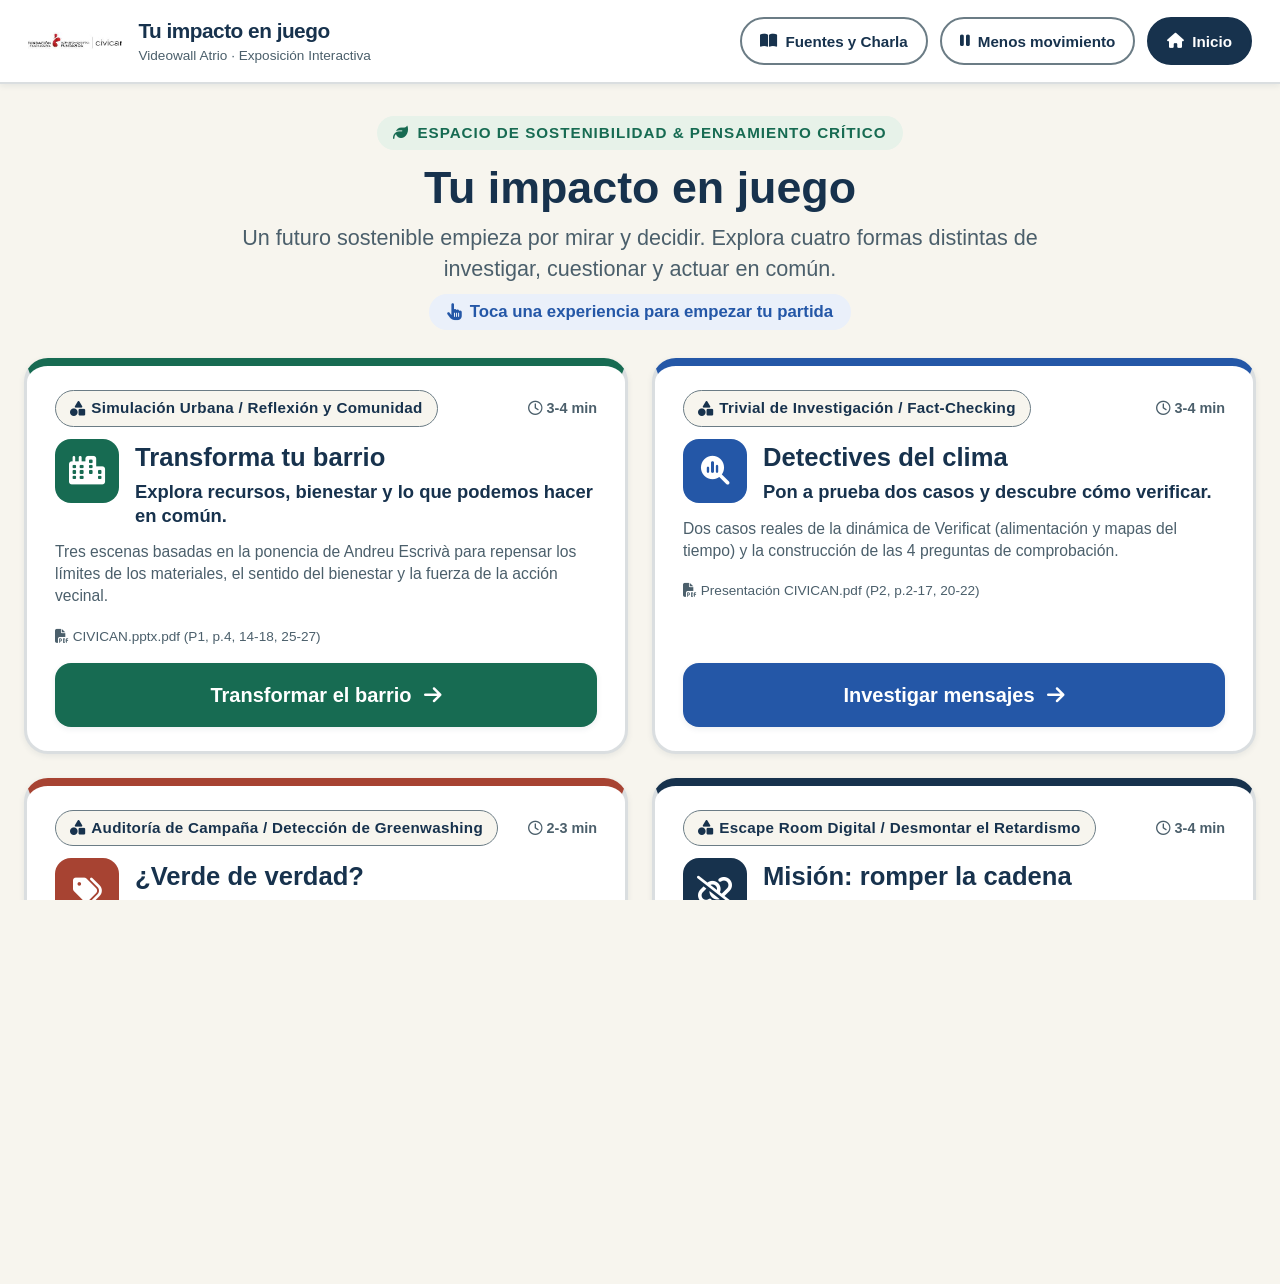
==== index.html @ 1dd84894 "feat: Actualizacion fiel a las presentaciones CIVICAN (Skill v2) - Andreu Escriva y Verificat" ====
<!DOCTYPE html>
<html lang="es">
<head>
  <meta charset="UTF-8">
  <meta name="viewport" content="width=device-width, initial-scale=1.0, maximum-scale=1.0, user-scalable=no">
  <title>Tu impacto en juego | CIVICAN - Fundación Caja Navarra</title>
  <meta name="description" content="Instalación interactiva para pantalla táctil en CIVICAN. Cuatro experiencias educativas sobre sostenibilidad, acción comunitaria y detección de desinformación.">

  <!-- Estilos Dedicados de la Experiencia Quiosco CIVICAN -->
  <link rel="stylesheet" href="css/civican.css">
  
  <!-- Iconos FontAwesome -->
  <link rel="stylesheet" href="https://cdnjs.cloudflare.com/ajax/libs/font-awesome/6.4.0/css/all.min.css">
</head>
<body>

  <div id="app-viewport">

    <!-- CABECERA DE QUIOSCO SUPERIOR -->
    <header class="kiosk-header" role="banner">
      <div class="kiosk-brand">
        <!-- Logo Institucional CIVICAN / Fundación Caja Navarra -->
        <img src="assets/civican-logo.png" alt="Fundación Caja Navarra - Civican" class="civican-logo-img">
        <div class="header-meta">
          <span class="header-event-title">Tu impacto en juego</span>
          <span class="header-event-subtitle">Videowall Atrio · Exposición Interactiva</span>
        </div>
      </div>

      <!-- Acciones de Navegación del Quiosco -->
      <nav class="kiosk-header-actions" aria-label="Navegación general">
        <button class="header-btn" id="btn-open-sources" aria-label="Ver fuentes y créditos">
          <i class="fa-solid fa-book-open"></i>
          <span>Fuentes y Charla</span>
        </button>

        <button class="header-btn" id="btn-toggle-motion" aria-label="Ajustar preferencias de movimiento">
          <i class="fa-solid fa-pause"></i>
          <span>Menos movimiento</span>
        </button>

        <!-- Botón permanente de volver al inicio -->
        <button class="header-btn header-btn-home" id="btn-global-home" aria-label="Volver al menú de inicio">
          <i class="fa-solid fa-house"></i>
          <span>Inicio</span>
        </button>
      </nav>
    </header>

    <!-- ====================================================================
         VISTA 1: PORTADA / LANDING (SELECTOR PRINCIPAL DE 4 EXPERIENCIAS)
         ==================================================================== -->
    <main id="view-landing" class="view-container active">
      <div class="landing-hero">
        <div class="landing-badge">
          <i class="fa-solid fa-leaf"></i> Espacio de Sostenibilidad &amp; Pensamiento Crítico
        </div>
        <h1 class="landing-title">Tu impacto en juego</h1>
        <p class="landing-subtitle">
          Un futuro sostenible empieza por mirar y decidir. Explora cuatro formas distintas de investigar, cuestionar y actuar en común.
        </p>
        <div class="touch-hint">
          <i class="fa-solid fa-hand-pointer"></i> Toca una experiencia para empezar tu partida
        </div>
      </div>

      <!-- Cuadrícula 2x2 de Experiencias con Tipología Destacada -->
      <section class="experiences-grid" id="landing-experiences-grid" aria-label="Experiencias disponibles">
        <!-- Renderizado dinámico desde civican-app.js -->
      </section>

      <!-- Pie de Portada: Fuentes y Reconocimientos -->
      <footer class="landing-footer-sources">
        <div class="sources-teaser">
          <i class="fa-solid fa-feather-pointed"></i>
          <div class="sources-teaser-text">
            <h4>Fuentes teóricas y metodológicas de la exposición</h4>
            <p>Contenidos fundamentados en la ponencia de <strong>Andreu Escrivà</strong> y los talleres de verificación de <strong>Verificat / Desfake</strong>.</p>
          </div>
        </div>
        <button class="header-btn" id="btn-open-sources-landing">
          <i class="fa-solid fa-circle-info"></i>
          <span>Consultar fuentes</span>
        </button>
      </footer>
    </main>

    <!-- ====================================================================
         VISTA 2: PANTALLA DE JUEGO ACTIVO (A, B, C, D)
         ==================================================================== -->
    <section id="view-game" class="view-container">
      <div class="game-play-area" id="game-dynamic-content">
        <!-- Renderizado dinámico del paso del juego actual -->
      </div>
    </section>

    <!-- ====================================================================
         VISTA 3: PANTALLA DE RESULTADOS / CIERRE
         ==================================================================== -->
    <section id="view-results" class="view-container">
      <div id="results-dynamic-content">
        <!-- Renderizado dinámico de resultados y conclusiones -->
      </div>
    </section>

  </div>

  <!-- ======================================================================
       MODAL 1: TEMPORIZADOR DE INACTIVIDAD (¿SIGUES AHÍ?)
       ====================================================================== -->
  <div class="modal-overlay" id="idle-modal" role="dialog" aria-modal="true" aria-labelledby="idle-title">
    <div class="modal-content-box">
      <div class="modal-icon-alert">
        <i class="fa-solid fa-clock-rotate-left"></i>
      </div>
      <h3 class="modal-title" id="idle-title">¿Sigues ahí?</h3>
      <p class="modal-body-text">
        La pantalla táctil detecta inactividad. Si nadie continúa interactuando, la sesión se reiniciará automáticamente para el siguiente visitante en:
      </p>
      <div class="idle-countdown-display">
        <span id="idle-seconds">15</span>s
      </div>
      <div class="modal-actions-pair">
        <button class="btn-modal-action primary" id="btn-keep-playing">
          <i class="fa-solid fa-hand-pointer"></i>
          <span>Seguir jugando</span>
        </button>
        <button class="btn-modal-action secondary" id="btn-exit-idle">
          <i class="fa-solid fa-house"></i>
          <span>Volver al inicio</span>
        </button>
      </div>
    </div>
  </div>

  <!-- ======================================================================
       MODAL 2: CONFIRMACIÓN DE REGRESO AL INICIO
       ====================================================================== -->
  <div class="modal-overlay" id="exit-confirm-modal" role="dialog" aria-modal="true" aria-labelledby="exit-title">
    <div class="modal-content-box">
      <div class="modal-icon-alert" style="color:var(--azul-detectives);">
        <i class="fa-solid fa-circle-question"></i>
      </div>
      <h3 class="modal-title" id="exit-title">¿Quieres terminar esta partida?</h3>
      <p class="modal-body-text">
        Si vuelves al inicio ahora, el progreso de la partida actual se reiniciará para permitir a otro usuario comenzar una nueva experiencia desde cero.
      </p>
      <div class="modal-actions-pair">
        <button class="btn-modal-action primary" id="btn-cancel-exit">
          <i class="fa-solid fa-play"></i>
          <span>Seguir jugando</span>
        </button>
        <button class="btn-modal-action secondary" id="btn-confirm-exit">
          <i class="fa-solid fa-house"></i>
          <span>Volver al inicio</span>
        </button>
      </div>
    </div>
  </div>

  <!-- ======================================================================
       MODAL 3: FUENTES Y CRÉDITOS DE LA CHARLA (ANDREU ESCRIVÀ Y VERIFICAT)
       ====================================================================== -->
  <div class="modal-overlay" id="sources-modal" role="dialog" aria-modal="true" aria-labelledby="sources-modal-title">
    <div class="modal-content-box sources-modal-box">
      <div style="display:flex; justify-content:space-between; align-items:center; margin-bottom:20px;">
        <h3 class="modal-title" id="sources-modal-title" style="margin-bottom:0;">
          <i class="fa-solid fa-graduation-cap"></i> Fuentes y Metodología
        </h3>
        <button class="header-btn" id="btn-close-sources" aria-label="Cerrar ventana de fuentes">
          <i class="fa-solid fa-xmark"></i> Cerrar
        </button>
      </div>

      <p class="modal-body-text" style="margin-bottom:20px;">
        Esta exposición interactiva ha sido concebida como un recurso pedagógico riguroso. Su contenido se sustenta en dos pilares fundamentales:
      </p>

      <!-- Fuente 1: Andreu Escrivà -->
      <div class="sources-source-card andreu">
        <h4>Andreu Escrivà (Documento P1: CIVICAN.pptx.pdf)</h4>
        <div class="sources-role">Ambientólogo, doctor en Biodiversidad y divulgador científico</div>
        <p class="sources-desc">
          Aporta el marco de <strong>límites biofísicos de materiales (p.4, 14-15)</strong>, el debate sobre <strong>PIB y bienestar humano (p.16-18)</strong>, los <strong>futuros y la acción colectiva (p.19-24)</strong> y el estudio sociológico sobre la <strong>subestimación de la voluntad comunitaria a actuar (p.25-27)</strong>.
        </p>
      </div>

      <!-- Fuente 2: Verificat / Desfake -->
      <div class="sources-source-card">
        <h4>Verificat / Desfake (Documento P2: Presentación CIVICAN.pdf)</h4>
        <div class="sources-role">Asociación de periodismo de verificación y educación mediática</div>
        <p class="sources-desc">
          Aporta la metodología de <strong>alfabetización crítica frente a la desinformación climática</strong>: los casos de '¿Te lo crees?' de alimentación y mapas meteorológicos (p.2-17), las <strong>cuatro preguntas maestras de verificación (p.20-22)</strong>, las <strong>estrategias EFECT (p.23-28)</strong>, la investigación con rastreadores GPS sobre la campaña de H&M (p.30-34) y el análisis de las <strong>narrativas de retardismo (p.35-42)</strong>.
        </p>
      </div>

      <div style="background:var(--superficie); border:1px solid var(--borde-funcional); border-radius:var(--radius-sm); padding:14px; margin-top:16px;">
        <strong style="color:var(--azul-tinta);">Fundación Caja Navarra - CIVICAN</strong>
        <p style="font-size:0.9rem; color:var(--texto-secundario); margin-top:4px;">
          Instalación diseñada para el Videowall del Atrio de CIVICAN. Promoviendo el pensamiento crítico, la participación ciudadana y la cultura científica en Pamplona.
        </p>
      </div>
    </div>
  </div>

  <!-- Scripts de la Aplicación -->
  <script src="js/civican-data.js"></script>
  <script src="js/civican-kiosk.js"></script>
  <script src="js/civican-app.js"></script>

</body>
</html>
---- css/civican.css ----
/**
 * CIVICAN: TU IMPACTO EN JUEGO
 * Sistema de diseño y estilos optimizado para pantallas táctiles de gran formato y móviles.
 * Tokens de diseño de la Sección 7 del SKILL_CIVICAN.
 */

:root {
  /* Tokens de Color */
  --fondo-calido: #F7F5EE;
  --superficie: #FFFFFF;
  --azul-tinta: #17324D;
  --texto-secundario: #4B5F6B;
  --verde-barrio: #176B52;
  --verde-suave: #E7F2E9;
  --azul-detectives: #2457A7;
  --azul-suave: #EAF0FA;
  --ambar-pista: #F2C14E;
  --ambar-suave: #FEF7E6;
  --terracota: #A74332;
  --terracota-suave: #FBECE9;
  --borde-funcional: #6B7C85;
  --borde-suave: rgba(107, 124, 133, 0.25);
  
  /* Radios y Sombras */
  --radius-sm: 8px;
  --radius-md: 16px;
  --radius-lg: 24px;
  --radius-pill: 9999px;
  
  --shadow-sm: 0 2px 6px rgba(23, 50, 77, 0.08);
  --shadow-md: 0 8px 24px rgba(23, 50, 77, 0.12);
  --shadow-lg: 0 16px 40px rgba(23, 50, 77, 0.16);

  /* Transición */
  --transition-fast: 160ms cubic-bezier(0.2, 0, 0, 1);
  --transition-normal: 260ms cubic-bezier(0.2, 0, 0, 1);
}

/* Modo Movimiento Reducido */
body.reduced-motion * {
  animation-duration: 0.001ms !important;
  animation-iteration-count: 1 !important;
  transition-duration: 0.001ms !important;
}

/* Reset y Base */
*, *::before, *::after {
  box-sizing: border-box;
  margin: 0;
  padding: 0;
}

html, body {
  width: 100%;
  height: 100%;
  overflow-x: hidden;
  background-color: var(--fondo-calido);
  color: var(--azul-tinta);
  font-family: -apple-system, BlinkMacSystemFont, "Segoe UI", Roboto, "Helvetica Neue", Arial, sans-serif;
  line-height: 1.45;
  -webkit-font-smoothing: antialiased;
  -webkit-user-select: none;
  user-select: none;
  -webkit-tap-highlight-color: transparent;
  touch-action: manipulation;
}

/* Contenedor Principal de la App */
#app-viewport {
  min-height: 100vh;
  display: flex;
  flex-direction: column;
  position: relative;
}

/* ==========================================================================
   CABECERA FIJA SUPERIOR (LOGOS, TÍTULO, ACCIONES DE QUIOSCO)
   ========================================================================== */
.kiosk-header {
  background-color: var(--superficie);
  border-bottom: 2px solid var(--borde-suave);
  padding: 12px 28px;
  display: flex;
  align-items: center;
  justify-content: space-between;
  position: sticky;
  top: 0;
  z-index: 100;
  box-shadow: var(--shadow-sm);
  min-height: 84px;
}

.kiosk-brand {
  display: flex;
  align-items: center;
  gap: 16px;
  text-decoration: none;
}

.civican-logo-img {
  height: 52px;
  max-width: 280px;
  object-fit: contain;
  display: block;
}

.header-meta {
  display: flex;
  flex-direction: column;
}

.header-event-title {
  font-size: 1.3rem;
  font-weight: 800;
  color: var(--azul-tinta);
  letter-spacing: -0.5px;
}

.header-event-subtitle {
  font-size: 0.85rem;
  color: var(--texto-secundario);
  font-weight: 500;
}

.kiosk-header-actions {
  display: flex;
  align-items: center;
  gap: 12px;
}

/* Botones Accesibles en Cabecera */
.header-btn {
  display: inline-flex;
  align-items: center;
  justify-content: center;
  gap: 8px;
  padding: 10px 18px;
  border-radius: var(--radius-pill);
  font-size: 0.95rem;
  font-weight: 700;
  cursor: pointer;
  border: 2px solid var(--borde-funcional);
  background: var(--superficie);
  color: var(--azul-tinta);
  transition: all var(--transition-fast);
  min-height: 48px;
}

.header-btn:active {
  transform: scale(0.97);
  background: var(--fondo-calido);
}

.header-btn-home {
  background-color: var(--azul-tinta);
  color: #FFFFFF;
  border-color: var(--azul-tinta);
}

.header-btn-home:active {
  background-color: #0F2032;
  color: #FFFFFF;
}

/* ==========================================================================
   ÁREA DE CONTENIDO (VISTAS)
   ========================================================================== */
.view-container {
  flex: 1;
  display: none;
  padding: 24px;
  max-width: 1600px;
  margin: 0 auto;
  width: 100%;
}

.view-container.active {
  display: flex;
  flex-direction: column;
  animation: fadeIn 220ms ease-out;
}

@keyframes fadeIn {
  from { opacity: 0; transform: translateY(6px); }
  to { opacity: 1; transform: translateY(0); }
}

/* ==========================================================================
   PORTADA / LANDING (SELECTOR PRINCIPAL 2x2)
   ========================================================================== */
.landing-hero {
  text-align: center;
  margin-bottom: 28px;
  padding-top: 8px;
}

.landing-badge {
  display: inline-flex;
  align-items: center;
  gap: 8px;
  background-color: var(--verde-suave);
  color: var(--verde-barrio);
  padding: 6px 16px;
  border-radius: var(--radius-pill);
  font-size: 0.95rem;
  font-weight: 800;
  text-transform: uppercase;
  letter-spacing: 1px;
  margin-bottom: 12px;
}

.landing-title {
  font-size: 2.8rem;
  font-weight: 900;
  color: var(--azul-tinta);
  margin-bottom: 8px;
  line-height: 1.15;
}

.landing-subtitle {
  font-size: 1.35rem;
  color: var(--texto-secundario);
  max-width: 850px;
  margin: 0 auto;
}

.touch-hint {
  display: inline-flex;
  align-items: center;
  gap: 8px;
  margin-top: 10px;
  font-size: 1.05rem;
  font-weight: 700;
  color: var(--azul-detectives);
  background: var(--azul-suave);
  padding: 6px 18px;
  border-radius: var(--radius-pill);
}

/* Cuadrícula 2x2 de Experiencias */
.experiences-grid {
  display: grid;
  grid-template-columns: repeat(2, 1fr);
  gap: 24px;
  margin-bottom: 24px;
}

.experience-card {
  background: var(--superficie);
  border: 3px solid var(--borde-suave);
  border-radius: var(--radius-lg);
  padding: 24px 28px;
  display: flex;
  flex-direction: column;
  justify-content: space-between;
  box-shadow: var(--shadow-sm);
  transition: transform var(--transition-fast), border-color var(--transition-fast), box-shadow var(--transition-fast);
  cursor: pointer;
  position: relative;
  overflow: hidden;
  min-height: 290px;
}

.experience-card:active {
  transform: scale(0.985);
  box-shadow: var(--shadow-md);
}

.experience-card:hover {
  border-color: var(--borde-funcional);
}

/* Colores temáticos para cada experiencia */
.experience-card[data-id="juego-a"] { border-top: 8px solid var(--verde-barrio); }
.experience-card[data-id="juego-b"] { border-top: 8px solid var(--azul-detectives); }
.experience-card[data-id="juego-c"] { border-top: 8px solid var(--terracota); }
.experience-card[data-id="juego-d"] { border-top: 8px solid var(--azul-tinta); }

.card-top-bar {
  display: flex;
  justify-content: space-between;
  align-items: center;
  margin-bottom: 12px;
}

/* ETIQUETA DESTACADA DE TIPOLOGÍA PEDIDA POR EL USUARIO */
.typology-tag {
  display: inline-flex;
  align-items: center;
  gap: 6px;
  font-size: 0.95rem;
  font-weight: 800;
  padding: 6px 14px;
  border-radius: var(--radius-pill);
  background: var(--fondo-calido);
  color: var(--azul-tinta);
  border: 1px solid var(--borde-funcional);
  letter-spacing: 0.3px;
}

.duration-tag {
  font-size: 0.9rem;
  font-weight: 700;
  color: var(--texto-secundario);
  display: flex;
  align-items: center;
  gap: 5px;
}

.card-main-info {
  display: flex;
  align-items: flex-start;
  gap: 16px;
  margin-bottom: 14px;
}

.card-icon-bubble {
  width: 64px;
  height: 64px;
  border-radius: var(--radius-md);
  display: flex;
  align-items: center;
  justify-content: center;
  font-size: 1.8rem;
  flex-shrink: 0;
}

.card-titles {
  flex: 1;
}

.card-title {
  font-size: 1.6rem;
  font-weight: 800;
  color: var(--azul-tinta);
  margin-bottom: 4px;
}

.card-invitation {
  font-size: 1.15rem;
  font-weight: 600;
  color: var(--azul-tinta);
  line-height: 1.3;
}

.card-summary {
  font-size: 0.98rem;
  color: var(--texto-secundario);
  margin-bottom: 20px;
  line-height: 1.4;
}

.card-footer-action {
  margin-top: auto;
}

.btn-card-cta {
  width: 100%;
  min-height: 64px;
  border: none;
  border-radius: var(--radius-md);
  color: #FFFFFF;
  font-size: 1.25rem;
  font-weight: 800;
  display: flex;
  align-items: center;
  justify-content: center;
  gap: 12px;
  cursor: pointer;
  transition: all var(--transition-fast);
  box-shadow: var(--shadow-sm);
}

.btn-card-cta:active {
  transform: scale(0.98);
  filter: brightness(0.92);
}

.experience-card[data-id="juego-a"] .btn-card-cta { background: var(--verde-barrio); }
.experience-card[data-id="juego-b"] .btn-card-cta { background: var(--azul-detectives); }
.experience-card[data-id="juego-c"] .btn-card-cta { background: var(--terracota); }
.experience-card[data-id="juego-d"] .btn-card-cta { background: var(--azul-tinta); }

/* Banners de Portada (Fuentes y Metodología) */
.landing-footer-sources {
  background: var(--superficie);
  border: 2px solid var(--borde-suave);
  border-radius: var(--radius-md);
  padding: 16px 24px;
  display: flex;
  align-items: center;
  justify-content: space-between;
  gap: 16px;
  box-shadow: var(--shadow-sm);
}

.sources-teaser {
  display: flex;
  align-items: center;
  gap: 14px;
}

.sources-teaser i {
  font-size: 1.8rem;
  color: var(--azul-detectives);
}

.sources-teaser-text h4 {
  font-size: 1.05rem;
  font-weight: 800;
  color: var(--azul-tinta);
}

.sources-teaser-text p {
  font-size: 0.9rem;
  color: var(--texto-secundario);
}

/* ==========================================================================
   ESTRUCTURA GENERAL DE PANTALLAS DE JUEGO (A, B, C, D)
   ========================================================================== */
.game-play-area {
  display: flex;
  flex-direction: column;
  gap: 20px;
  flex: 1;
}

.game-top-nav {
  display: flex;
  align-items: center;
  justify-content: space-between;
  background: var(--superficie);
  padding: 14px 24px;
  border-radius: var(--radius-md);
  border: 2px solid var(--borde-suave);
  box-shadow: var(--shadow-sm);
}

.game-title-group {
  display: flex;
  align-items: center;
  gap: 14px;
}

.game-typology-badge {
  font-size: 0.85rem;
  font-weight: 800;
  padding: 4px 12px;
  border-radius: var(--radius-pill);
  background: var(--fondo-calido);
  border: 1px solid var(--borde-funcional);
}

.step-indicator {
  font-size: 1.15rem;
  font-weight: 800;
  color: var(--azul-tinta);
  background: var(--azul-suave);
  padding: 6px 16px;
  border-radius: var(--radius-pill);
}

/* Paneles de Reto Divididos: Escena/Publicación a la izquierda, Opciones a la derecha */
.game-layout-split {
  display: grid;
  grid-template-columns: 1.1fr 1fr;
  gap: 24px;
  flex: 1;
}

.visual-scene-box {
  background: var(--superficie);
  border: 2px solid var(--borde-suave);
  border-radius: var(--radius-lg);
  padding: 24px;
  display: flex;
  flex-direction: column;
  justify-content: center;
  align-items: center;
  box-shadow: var(--shadow-sm);
  position: relative;
  min-height: 480px;
}

.decision-panel {
  background: var(--superficie);
  border: 2px solid var(--borde-suave);
  border-radius: var(--radius-lg);
  padding: 24px 28px;
  display: flex;
  flex-direction: column;
  justify-content: space-between;
  box-shadow: var(--shadow-sm);
}

.situation-heading {
  font-size: 1.45rem;
  font-weight: 800;
  color: var(--azul-tinta);
  margin-bottom: 16px;
  line-height: 1.3;
}

/* Opciones seleccionables táctiles */
.options-list {
  display: flex;
  flex-direction: column;
  gap: 14px;
  margin-bottom: 20px;
}

.option-card-touch {
  background: var(--superficie);
  border: 2px solid var(--borde-funcional);
  border-radius: var(--radius-md);
  padding: 16px 20px;
  display: flex;
  align-items: flex-start;
  gap: 14px;
  cursor: pointer;
  transition: all var(--transition-fast);
  min-height: 84px;
}

.option-card-touch:hover {
  background: var(--fondo-calido);
}

.option-card-touch.selected {
  border-color: var(--azul-detectives);
  border-width: 3px;
  background: var(--azul-suave);
  box-shadow: 0 0 0 2px var(--azul-detectives);
}

.option-indicator {
  width: 32px;
  height: 32px;
  border-radius: 50%;
  border: 2px solid var(--borde-funcional);
  display: flex;
  align-items: center;
  justify-content: center;
  flex-shrink: 0;
  margin-top: 2px;
  font-weight: 800;
  font-size: 0.9rem;
}

.option-card-touch.selected .option-indicator {
  background: var(--azul-detectives);
  border-color: var(--azul-detectives);
  color: #FFFFFF;
}

.option-text-group {
  flex: 1;
}

.option-title {
  font-size: 1.15rem;
  font-weight: 700;
  color: var(--azul-tinta);
  margin-bottom: 4px;
}

.option-desc {
  font-size: 0.95rem;
  color: var(--texto-secundario);
  line-height: 1.35;
}

/* Barra de Acción de Confirmación */
.action-bottom-bar {
  display: flex;
  justify-content: flex-end;
  gap: 16px;
  padding-top: 12px;
  border-top: 1px solid var(--borde-suave);
}

.btn-confirm-choice {
  min-height: 64px;
  padding: 0 36px;
  font-size: 1.25rem;
  font-weight: 800;
  border-radius: var(--radius-md);
  border: none;
  background: var(--azul-tinta);
  color: #FFFFFF;
  cursor: pointer;
  display: inline-flex;
  align-items: center;
  gap: 10px;
  transition: all var(--transition-fast);
}

.btn-confirm-choice:disabled {
  opacity: 0.45;
  cursor: not-allowed;
  filter: grayscale(1);
}

.btn-confirm-choice:not(:disabled):active {
  transform: scale(0.97);
}

/* ==========================================================================
   PANELES DE EXPLICACIÓN Y FEEDBACK INMEDIATO
   ========================================================================== */
.explanation-card {
  background: var(--superficie);
  border: 3px solid var(--azul-detectives);
  border-radius: var(--radius-lg);
  padding: 24px 28px;
  margin-top: 16px;
  animation: fadeIn 200ms ease-out;
}

.explanation-title {
  display: flex;
  align-items: center;
  gap: 10px;
  font-size: 1.35rem;
  font-weight: 800;
  color: var(--azul-tinta);
  margin-bottom: 12px;
}

.explanation-body {
  font-size: 1.12rem;
  line-height: 1.45;
  color: var(--azul-tinta);
  margin-bottom: 16px;
}

.tags-opportunity-condition {
  display: flex;
  flex-direction: column;
  gap: 8px;
  margin-bottom: 20px;
}

.opp-tag {
  background: var(--verde-suave);
  color: var(--verde-barrio);
  padding: 8px 14px;
  border-radius: var(--radius-sm);
  font-weight: 700;
  font-size: 0.95rem;
}

.cond-tag {
  background: var(--ambar-suave);
  color: #8C6200;
  padding: 8px 14px;
  border-radius: var(--radius-sm);
  font-weight: 700;
  font-size: 0.95rem;
}

/* ==========================================================================
   ESPECÍFICOS JUEGO B: DETECTIVES DEL CLIMA
   ========================================================================== */
.news-mock-card {
  width: 100%;
  max-width: 600px;
  background: #FFFFFF;
  border: 2px solid var(--borde-funcional);
  border-radius: var(--radius-md);
  padding: 20px;
  box-shadow: var(--shadow-sm);
}

.news-mock-header {
  display: flex;
  align-items: center;
  gap: 12px;
  margin-bottom: 12px;
  border-bottom: 1px solid var(--borde-suave);
  padding-bottom: 10px;
}

.news-avatar {
  width: 44px;
  height: 44px;
  border-radius: 50%;
  background: var(--azul-detectives);
  color: #FFFFFF;
  display: flex;
  align-items: center;
  justify-content: center;
  font-size: 1.2rem;
}

.news-claim-headline {
  font-size: 1.35rem;
  font-weight: 800;
  color: var(--azul-tinta);
  margin-bottom: 14px;
  line-height: 1.3;
}

.detective-tools-bar {
  display: grid;
  grid-template-columns: repeat(3, 1fr);
  gap: 12px;
  margin-top: 16px;
  width: 100%;
}

.btn-tool {
  min-height: 54px;
  padding: 10px 14px;
  border-radius: var(--radius-md);
  border: 2px solid var(--azul-detectives);
  background: var(--azul-suave);
  color: var(--azul-detectives);
  font-size: 1.05rem;
  font-weight: 800;
  cursor: pointer;
  display: flex;
  align-items: center;
  justify-content: center;
  gap: 8px;
  transition: all var(--transition-fast);
}

.btn-tool.opened {
  background: var(--azul-detectives);
  color: #FFFFFF;
}

.tool-preview-content {
  background: var(--fondo-calido);
  border: 2px dashed var(--azul-detectives);
  border-radius: var(--radius-md);
  padding: 16px;
  margin-top: 14px;
  font-size: 1rem;
  color: var(--azul-tinta);
  width: 100%;
}

/* ==========================================================================
   ESPECÍFICOS JUEGO C: AUDITORÍA DE ESCAPARATE
   ========================================================================== */
.escaparate-grid {
  display: grid;
  grid-template-columns: repeat(3, 1fr);
  gap: 16px;
  width: 100%;
  margin-bottom: 20px;
}

.escaparate-item-btn {
  background: var(--superficie);
  border: 3px solid var(--borde-suave);
  border-radius: var(--radius-lg);
  padding: 20px 16px;
  display: flex;
  flex-direction: column;
  align-items: center;
  gap: 12px;
  cursor: pointer;
  transition: all var(--transition-fast);
  min-height: 160px;
  text-align: center;
}

.escaparate-item-btn.active-target {
  border-color: var(--terracota);
  background: var(--terracota-suave);
}

.escaparate-item-btn.completed {
  border-color: var(--verde-barrio);
}

.escaparate-layers-tabbar {
  display: flex;
  gap: 10px;
  margin-bottom: 16px;
}

.layer-tab-btn {
  flex: 1;
  min-height: 52px;
  border-radius: var(--radius-md);
  border: 2px solid var(--terracota);
  background: var(--superficie);
  color: var(--terracota);
  font-size: 1.05rem;
  font-weight: 800;
  cursor: pointer;
}

.layer-tab-btn.active {
  background: var(--terracota);
  color: #FFFFFF;
}

/* ==========================================================================
   ESPECÍFICOS JUEGO D: ESCAPE ROOM DIGITAL
   ========================================================================== */
.escape-keys-progress {
  display: flex;
  gap: 16px;
  margin-bottom: 20px;
}

.escape-key-pill {
  flex: 1;
  padding: 12px 18px;
  border-radius: var(--radius-pill);
  background: var(--superficie);
  border: 2px solid var(--borde-funcional);
  display: flex;
  align-items: center;
  gap: 10px;
  font-weight: 800;
  font-size: 1.05rem;
  color: var(--texto-secundario);
}

.escape-key-pill.unlocked {
  background: var(--verde-suave);
  border-color: var(--verde-barrio);
  color: var(--verde-barrio);
}

/* ==========================================================================
   PANTALLA DE RESULTADOS / CIERRE
   ========================================================================== */
.results-card-container {
  background: var(--superficie);
  border: 3px solid var(--borde-suave);
  border-radius: var(--radius-lg);
  padding: 36px 44px;
  max-width: 1000px;
  margin: 0 auto;
  box-shadow: var(--shadow-md);
  text-align: center;
}

.results-badge-icon {
  width: 90px;
  height: 90px;
  border-radius: 50%;
  background: var(--verde-suave);
  color: var(--verde-barrio);
  display: inline-flex;
  align-items: center;
  justify-content: center;
  font-size: 2.8rem;
  margin-bottom: 16px;
}

.results-title {
  font-size: 2.4rem;
  font-weight: 900;
  color: var(--azul-tinta);
  margin-bottom: 8px;
}

.results-subtitle {
  font-size: 1.25rem;
  color: var(--texto-secundario);
  margin-bottom: 24px;
}

.takeaways-box {
  background: var(--fondo-calido);
  border-radius: var(--radius-md);
  padding: 24px;
  text-align: left;
  margin-bottom: 24px;
}

.takeaway-item {
  display: flex;
  align-items: flex-start;
  gap: 12px;
  font-size: 1.15rem;
  font-weight: 600;
  color: var(--azul-tinta);
  margin-bottom: 12px;
}

.takeaway-item:last-child {
  margin-bottom: 0;
}

.takeaway-item i {
  color: var(--verde-barrio);
  font-size: 1.3rem;
  margin-top: 2px;
}

.results-source-ref {
  font-size: 0.95rem;
  color: var(--texto-secundario);
  font-style: italic;
  margin-bottom: 28px;
}

.results-auto-timeout-bar {
  background: var(--azul-suave);
  color: var(--azul-detectives);
  padding: 10px 18px;
  border-radius: var(--radius-pill);
  font-size: 0.95rem;
  font-weight: 700;
  display: inline-flex;
  align-items: center;
  gap: 8px;
  margin-bottom: 24px;
}

.results-actions-grid {
  display: grid;
  grid-template-columns: 1fr 1fr;
  gap: 20px;
}

.btn-results-primary {
  min-height: 68px;
  border-radius: var(--radius-md);
  border: none;
  background: var(--verde-barrio);
  color: #FFFFFF;
  font-size: 1.25rem;
  font-weight: 800;
  display: flex;
  align-items: center;
  justify-content: center;
  gap: 10px;
  cursor: pointer;
}

.btn-results-secondary {
  min-height: 68px;
  border-radius: var(--radius-md);
  border: 2px solid var(--borde-funcional);
  background: var(--superficie);
  color: var(--azul-tinta);
  font-size: 1.25rem;
  font-weight: 800;
  display: flex;
  align-items: center;
  justify-content: center;
  gap: 10px;
  cursor: pointer;
}

/* ==========================================================================
   MODALES (INACTIVIDAD, CONFIRMACIÓN SALIDA, FUENTES Y CRÉDITOS)
   ========================================================================== */
.modal-overlay {
  position: fixed;
  top: 0;
  left: 0;
  right: 0;
  bottom: 0;
  background: rgba(23, 50, 77, 0.75);
  backdrop-filter: blur(8px);
  display: none;
  align-items: center;
  justify-content: center;
  z-index: 9999;
  padding: 24px;
}

.modal-overlay.active {
  display: flex;
  animation: fadeIn 180ms ease-out;
}

.modal-content-box {
  background: var(--superficie);
  border-radius: var(--radius-lg);
  padding: 36px 40px;
  max-width: 680px;
  width: 100%;
  box-shadow: var(--shadow-lg);
  text-align: center;
}

.modal-icon-alert {
  font-size: 3.5rem;
  color: var(--ambar-pista);
  margin-bottom: 16px;
}

.modal-title {
  font-size: 2rem;
  font-weight: 900;
  color: var(--azul-tinta);
  margin-bottom: 10px;
}

.modal-body-text {
  font-size: 1.2rem;
  color: var(--texto-secundario);
  margin-bottom: 28px;
  line-height: 1.4;
}

.idle-countdown-display {
  font-size: 3.2rem;
  font-weight: 900;
  color: var(--terracota);
  margin-bottom: 24px;
}

.modal-actions-pair {
  display: grid;
  grid-template-columns: 1fr 1fr;
  gap: 16px;
}

.btn-modal-action {
  min-height: 64px;
  border-radius: var(--radius-md);
  font-size: 1.15rem;
  font-weight: 800;
  display: inline-flex;
  align-items: center;
  justify-content: center;
  gap: 8px;
  cursor: pointer;
  border: 2px solid transparent;
}

.btn-modal-action.primary {
  background: var(--verde-barrio);
  color: #FFFFFF;
}

.btn-modal-action.secondary {
  background: var(--fondo-calido);
  border-color: var(--borde-funcional);
  color: var(--azul-tinta);
}

/* Modal de Fuentes Ampliado */
.sources-modal-box {
  max-width: 820px;
  text-align: left;
}

.sources-source-card {
  background: var(--fondo-calido);
  border-left: 6px solid var(--azul-detectives);
  border-radius: var(--radius-sm);
  padding: 18px 20px;
  margin-bottom: 16px;
}

.sources-source-card.andreu {
  border-left-color: var(--verde-barrio);
}

.sources-source-card h4 {
  font-size: 1.3rem;
  font-weight: 800;
  color: var(--azul-tinta);
  margin-bottom: 4px;
}

.sources-role {
  font-size: 0.95rem;
  font-weight: 700;
  color: var(--texto-secundario);
  margin-bottom: 8px;
}

.sources-desc {
  font-size: 1.02rem;
  color: var(--azul-tinta);
  line-height: 1.4;
}

/* ==========================================================================
   DISEÑO ADAPTABLE (RESPONSIVE): TABLETS Y PANTALLAS PEQUEÑAS
   ========================================================================== */
@media (max-width: 1024px) {
  .experiences-grid {
    grid-template-columns: 1fr;
  }

  .game-layout-split {
    grid-template-columns: 1fr;
  }

  .landing-title {
    font-size: 2.2rem;
  }

  .visual-scene-box {
    min-height: 320px;
  }
}

@media (max-width: 640px) {
  .kiosk-header {
    padding: 10px 16px;
    min-height: 68px;
  }

  .civican-logo-img {
    height: 38px;
  }

  .header-event-title {
    font-size: 1rem;
  }

  .landing-title {
    font-size: 1.8rem;
  }

  .landing-subtitle {
    font-size: 1.05rem;
  }

  .results-actions-grid {
    grid-template-columns: 1fr;
  }

  .modal-actions-pair {
    grid-template-columns: 1fr;
  }
}
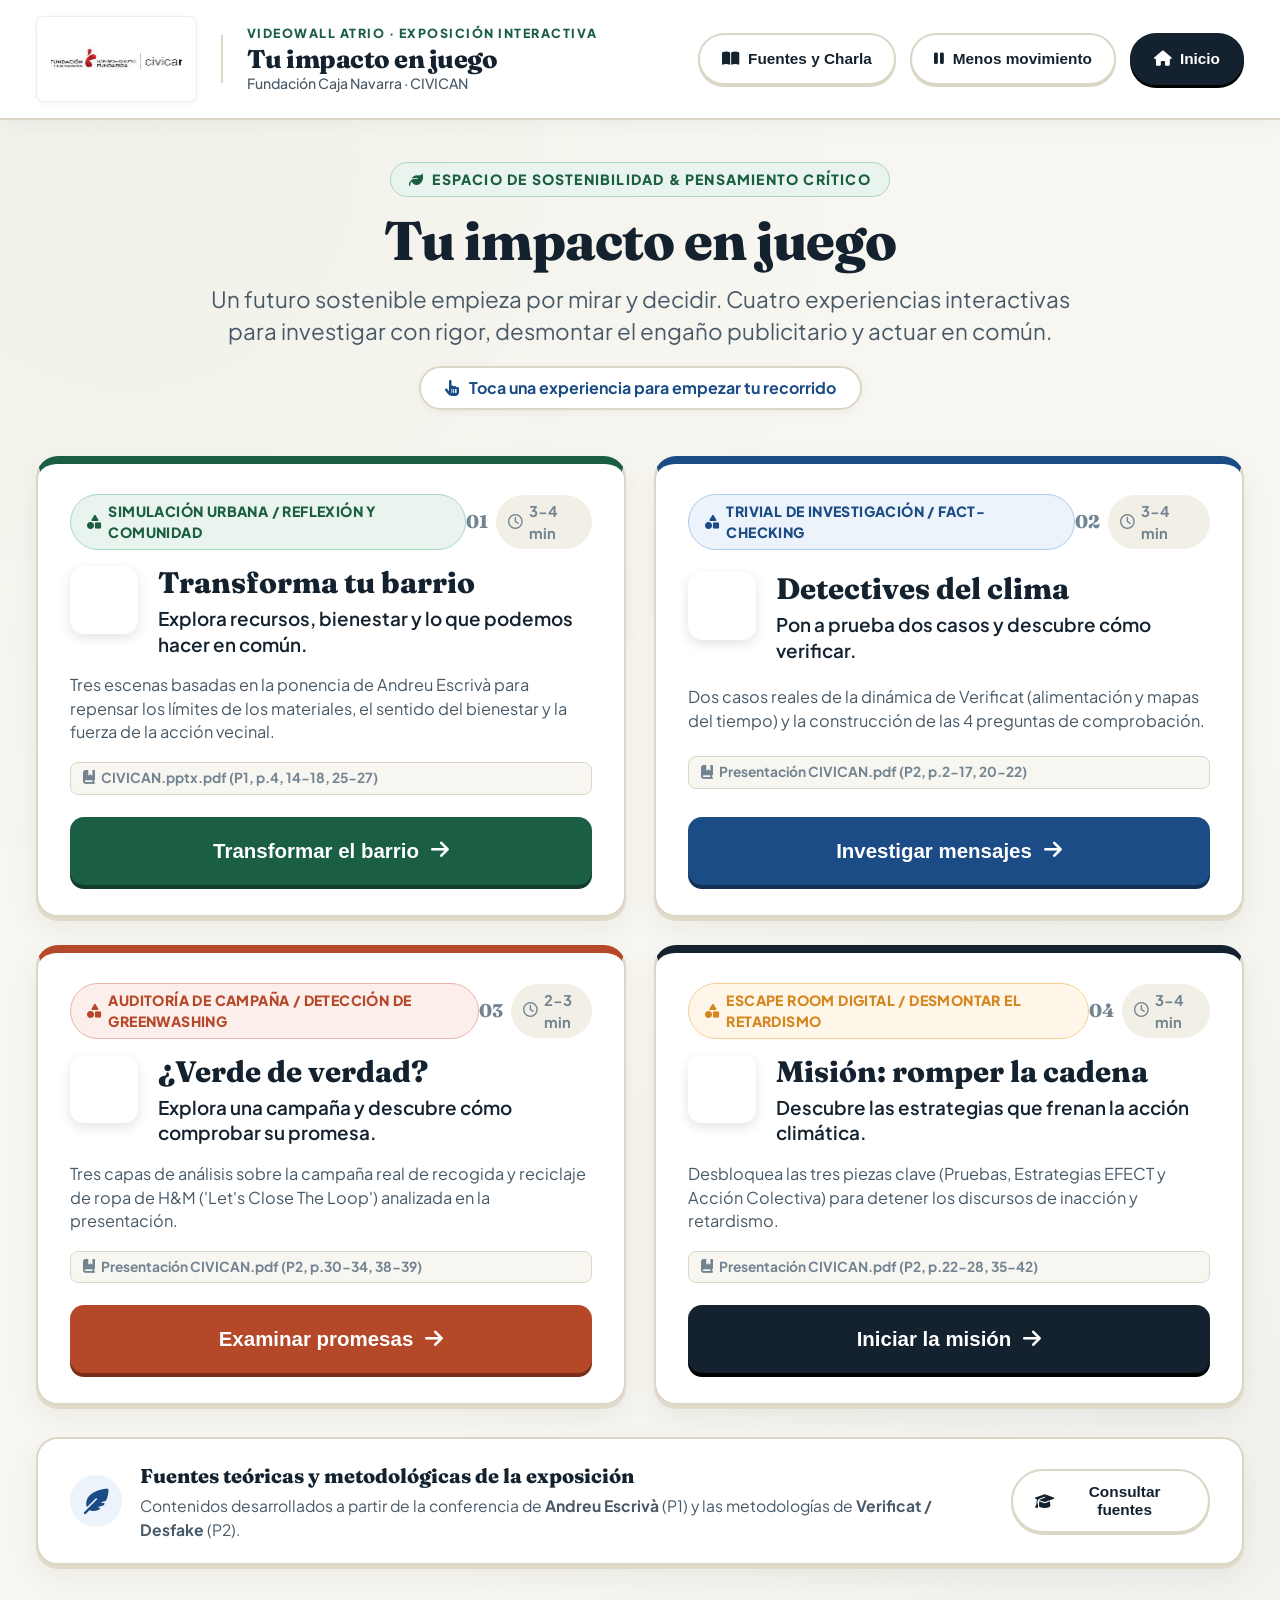
==== commit 8bddb7a3: "style: Diseno editorial artesanal, logo ampliado y paleta con proposito ecologico" ====
--- a/index.html
+++ b/index.html
@@ -19,11 +19,15 @@
     <!-- CABECERA DE QUIOSCO SUPERIOR -->
     <header class="kiosk-header" role="banner">
       <div class="kiosk-brand">
-        <!-- Logo Institucional CIVICAN / Fundación Caja Navarra -->
-        <img src="assets/civican-logo.png" alt="Fundación Caja Navarra - Civican" class="civican-logo-img">
+        <!-- Logo Institucional CIVICAN / Fundación Caja Navarra Ampliado -->
+        <div class="logo-frame">
+          <img src="assets/civican-logo.png" alt="Fundación Caja Navarra - Civican" class="civican-logo-img">
+        </div>
+        <div class="brand-divider"></div>
         <div class="header-meta">
+          <span class="tag-kicker">Videowall Atrio · Exposición Interactiva</span>
           <span class="header-event-title">Tu impacto en juego</span>
-          <span class="header-event-subtitle">Videowall Atrio · Exposición Interactiva</span>
+          <span class="header-event-subtitle">Fundación Caja Navarra · CIVICAN</span>
         </div>
       </div>
 
@@ -52,15 +56,15 @@
          ==================================================================== -->
     <main id="view-landing" class="view-container active">
       <div class="landing-hero">
-        <div class="landing-badge">
+        <div class="hero-pill-badge">
           <i class="fa-solid fa-leaf"></i> Espacio de Sostenibilidad &amp; Pensamiento Crítico
         </div>
         <h1 class="landing-title">Tu impacto en juego</h1>
         <p class="landing-subtitle">
-          Un futuro sostenible empieza por mirar y decidir. Explora cuatro formas distintas de investigar, cuestionar y actuar en común.
-        </p>
-        <div class="touch-hint">
-          <i class="fa-solid fa-hand-pointer"></i> Toca una experiencia para empezar tu partida
+          Un futuro sostenible empieza por mirar y decidir. Cuatro experiencias interactivas para investigar con rigor, desmontar el engaño publicitario y actuar en común.
+        </p>
+        <div class="touch-invitation-strip">
+          <i class="fa-solid fa-hand-pointer"></i> Toca una experiencia para empezar tu recorrido
         </div>
       </div>
 
@@ -72,14 +76,16 @@
       <!-- Pie de Portada: Fuentes y Reconocimientos -->
       <footer class="landing-footer-sources">
         <div class="sources-teaser">
-          <i class="fa-solid fa-feather-pointed"></i>
+          <div class="sources-teaser-icon">
+            <i class="fa-solid fa-feather-pointed"></i>
+          </div>
           <div class="sources-teaser-text">
             <h4>Fuentes teóricas y metodológicas de la exposición</h4>
-            <p>Contenidos fundamentados en la ponencia de <strong>Andreu Escrivà</strong> y los talleres de verificación de <strong>Verificat / Desfake</strong>.</p>
+            <p>Contenidos desarrollados a partir de la conferencia de <strong>Andreu Escrivà</strong> (P1) y las metodologías de <strong>Verificat / Desfake</strong> (P2).</p>
           </div>
         </div>
         <button class="header-btn" id="btn-open-sources-landing">
-          <i class="fa-solid fa-circle-info"></i>
+          <i class="fa-solid fa-graduation-cap"></i>
           <span>Consultar fuentes</span>
         </button>
       </footer>
--- a/css/civican.css
+++ b/css/civican.css
@@ -1,49 +1,74 @@
 /**
  * CIVICAN: TU IMPACTO EN JUEGO
- * Sistema de diseño y estilos optimizado para pantallas táctiles de gran formato y móviles.
- * Tokens de diseño de la Sección 7 del SKILL_CIVICAN.
+ * Sistema de diseño editorial de alta artesanía para pantalla táctil / videowall de CIVICAN.
+ * Inspiración: Exposición cultural contemporánea, diseño editorial suizo y estética de imprenta artesanal.
+ * Paleta con propósito:
+ * - Lienzo Natural (#F9F8F3): Algodón de archivo, cálido, no deslumbra en pantallas grandes.
+ * - Tinta Profunda (#13222E): Azul pizarra profundo, lectura relajada y contraste AAA.
+ * - Verde Pinar (#1B5E43): Acción ecosocial, naturaleza viva, bosques de Navarra.
+ * - Azul Cianotipia (#1B4C85): Investigación periodística, datos rigurosos y rigor.
+ * - Terracota Mineral (#B6482A): Crítica al hiperconsumo, arcilla, textiles y materia.
+ * - Ámbar Solar (#D6861E): Alerta crítica, energía comunitaria y atención analítica.
  */
 
+@import url('https://fonts.googleapis.com/css2?family=Fraunces:ital,opsz,wght@0,9..144,600;0,9..144,700;0,9..144,800;1,9..144,600&family=Plus+Jakarta+Sans:wght@400;500;600;700;800&display=swap');
+
 :root {
-  /* Tokens de Color */
-  --fondo-calido: #F7F5EE;
-  --superficie: #FFFFFF;
-  --azul-tinta: #17324D;
-  --texto-secundario: #4B5F6B;
-  --verde-barrio: #176B52;
-  --verde-suave: #E7F2E9;
-  --azul-detectives: #2457A7;
-  --azul-suave: #EAF0FA;
-  --ambar-pista: #F2C14E;
-  --ambar-suave: #FEF7E6;
-  --terracota: #A74332;
-  --terracota-suave: #FBECE9;
-  --borde-funcional: #6B7C85;
-  --borde-suave: rgba(107, 124, 133, 0.25);
+  /* Paleta Editorial con Propósito */
+  --canvas: #F8F6F0;
+  --canvas-tint: #F1EFE6;
+  --surface: #FFFFFF;
+  --surface-raised: #FCFBF7;
   
-  /* Radios y Sombras */
+  --ink: #13222E;
+  --ink-secondary: #485A68;
+  --ink-muted: #728492;
+  
+  --forest: #1A5E44;
+  --forest-soft: #E9F4EE;
+  --forest-border: #A9D5BF;
+  
+  --cyanotype: #1B4C85;
+  --cyanotype-soft: #ECF3FB;
+  --cyanotype-border: #A8CAED;
+  
+  --terracotta: #B6482A;
+  --terracotta-soft: #FCEEEA;
+  --terracotta-border: #E8B4A5;
+  
+  --amber: #D6861E;
+  --amber-soft: #FEF6E9;
+  --amber-border: #F4CE91;
+  
+  --rule: #DCD6C7;
+  --rule-strong: #968F7F;
+
+  /* Tipografías */
+  --font-display: 'Fraunces', 'Iowan Old Style', 'Apple Garamond', 'Baskerville', 'Times New Roman', serif;
+  --font-sans: 'Plus Jakarta Sans', -apple-system, BlinkMacSystemFont, 'Segoe UI', Roboto, sans-serif;
+
+  /* Sombras Táctiles y Elevaciones */
+  --shadow-press: 0 2px 0 var(--rule-strong);
+  --shadow-card: 0 4px 0 #E0DACB, 0 12px 30px rgba(19, 34, 46, 0.06);
+  --shadow-card-hover: 0 8px 0 #D4CDBC, 0 20px 40px rgba(19, 34, 46, 0.1);
+  --shadow-modal: 0 24px 60px rgba(19, 34, 46, 0.28), 0 4px 16px rgba(19, 34, 46, 0.1);
+
   --radius-sm: 8px;
-  --radius-md: 16px;
-  --radius-lg: 24px;
+  --radius-md: 14px;
+  --radius-lg: 22px;
   --radius-pill: 9999px;
-  
-  --shadow-sm: 0 2px 6px rgba(23, 50, 77, 0.08);
-  --shadow-md: 0 8px 24px rgba(23, 50, 77, 0.12);
-  --shadow-lg: 0 16px 40px rgba(23, 50, 77, 0.16);
-
-  /* Transición */
-  --transition-fast: 160ms cubic-bezier(0.2, 0, 0, 1);
-  --transition-normal: 260ms cubic-bezier(0.2, 0, 0, 1);
+
+  --trans-fast: 150ms cubic-bezier(0.2, 0, 0, 1);
+  --trans-smooth: 260ms cubic-bezier(0.2, 0, 0, 1);
 }
 
 /* Modo Movimiento Reducido */
 body.reduced-motion * {
-  animation-duration: 0.001ms !important;
-  animation-iteration-count: 1 !important;
-  transition-duration: 0.001ms !important;
-}
-
-/* Reset y Base */
+  animation: none !important;
+  transition: none !important;
+}
+
+/* Reseteo y Base */
 *, *::before, *::after {
   box-sizing: border-box;
   margin: 0;
@@ -52,124 +77,157 @@
 
 html, body {
   width: 100%;
-  height: 100%;
-  overflow-x: hidden;
-  background-color: var(--fondo-calido);
-  color: var(--azul-tinta);
-  font-family: -apple-system, BlinkMacSystemFont, "Segoe UI", Roboto, "Helvetica Neue", Arial, sans-serif;
-  line-height: 1.45;
+  min-height: 100%;
+  background-color: var(--canvas);
+  background-image: 
+    radial-gradient(circle at 10% 10%, rgba(26, 94, 68, 0.03) 0%, transparent 40%),
+    radial-gradient(circle at 90% 90%, rgba(27, 76, 133, 0.03) 0%, transparent 40%);
+  color: var(--ink);
+  font-family: var(--font-sans);
+  line-height: 1.5;
   -webkit-font-smoothing: antialiased;
+  -moz-osx-font-smoothing: grayscale;
   -webkit-user-select: none;
   user-select: none;
   -webkit-tap-highlight-color: transparent;
   touch-action: manipulation;
 }
 
-/* Contenedor Principal de la App */
+/* Estructura Principal */
 #app-viewport {
   min-height: 100vh;
   display: flex;
   flex-direction: column;
-  position: relative;
 }
 
 /* ==========================================================================
-   CABECERA FIJA SUPERIOR (LOGOS, TÍTULO, ACCIONES DE QUIOSCO)
+   CABECERA EDITORIAL (LOGO GRANDE, IDENTIDAD CIVICAN Y ACCIONES)
    ========================================================================== */
 .kiosk-header {
-  background-color: var(--superficie);
-  border-bottom: 2px solid var(--borde-suave);
-  padding: 12px 28px;
+  background: var(--surface);
+  border-bottom: 2px solid var(--rule);
+  padding: 16px 36px;
   display: flex;
   align-items: center;
   justify-content: space-between;
   position: sticky;
   top: 0;
-  z-index: 100;
-  box-shadow: var(--shadow-sm);
-  min-height: 84px;
+  z-index: 200;
+  box-shadow: 0 4px 20px rgba(19, 34, 46, 0.04);
+  min-height: 102px;
 }
 
 .kiosk-brand {
   display: flex;
   align-items: center;
-  gap: 16px;
-  text-decoration: none;
+  gap: 24px;
+}
+
+/* Contenedor y Escala del Logotipo Ampliado */
+.logo-frame {
+  background: #FFFFFF;
+  padding: 6px 14px;
+  border-radius: var(--radius-sm);
+  border: 1px solid rgba(19, 34, 46, 0.08);
+  display: inline-flex;
+  align-items: center;
+  box-shadow: 0 2px 8px rgba(19, 34, 46, 0.04);
+  transition: transform var(--trans-fast);
 }
 
 .civican-logo-img {
-  height: 52px;
-  max-width: 280px;
+  height: 72px; /* Logo notablemente más grande y nítido */
+  width: auto;
+  max-width: 380px;
   object-fit: contain;
   display: block;
 }
 
+.brand-divider {
+  width: 2px;
+  height: 48px;
+  background: var(--rule);
+}
+
 .header-meta {
   display: flex;
   flex-direction: column;
 }
 
+.header-meta .tag-kicker {
+  font-size: 0.78rem;
+  font-weight: 800;
+  text-transform: uppercase;
+  letter-spacing: 1.5px;
+  color: var(--forest);
+  margin-bottom: 2px;
+}
+
 .header-event-title {
-  font-size: 1.3rem;
-  font-weight: 800;
-  color: var(--azul-tinta);
+  font-family: var(--font-display);
+  font-size: 1.6rem;
+  font-weight: 800;
+  color: var(--ink);
   letter-spacing: -0.5px;
+  line-height: 1.1;
 }
 
 .header-event-subtitle {
-  font-size: 0.85rem;
-  color: var(--texto-secundario);
+  font-size: 0.88rem;
+  color: var(--ink-secondary);
   font-weight: 500;
 }
 
 .kiosk-header-actions {
   display: flex;
   align-items: center;
-  gap: 12px;
-}
-
-/* Botones Accesibles en Cabecera */
+  gap: 14px;
+}
+
+/* Botones de Cabecera con Relieve Táctil */
 .header-btn {
   display: inline-flex;
   align-items: center;
-  justify-content: center;
-  gap: 8px;
-  padding: 10px 18px;
+  gap: 9px;
+  padding: 12px 22px;
   border-radius: var(--radius-pill);
-  font-size: 0.95rem;
+  font-size: 0.96rem;
   font-weight: 700;
   cursor: pointer;
-  border: 2px solid var(--borde-funcional);
-  background: var(--superficie);
-  color: var(--azul-tinta);
-  transition: all var(--transition-fast);
-  min-height: 48px;
+  border: 2px solid var(--rule);
+  background: var(--surface);
+  color: var(--ink);
+  box-shadow: 0 2px 0 var(--rule);
+  transition: all var(--trans-fast);
+  min-height: 52px;
 }
 
 .header-btn:active {
-  transform: scale(0.97);
-  background: var(--fondo-calido);
+  transform: translateY(2px);
+  box-shadow: none;
 }
 
 .header-btn-home {
-  background-color: var(--azul-tinta);
+  background: var(--ink);
   color: #FFFFFF;
-  border-color: var(--azul-tinta);
+  border-color: var(--ink);
+  box-shadow: 0 3px 0 #000000;
 }
 
 .header-btn-home:active {
-  background-color: #0F2032;
-  color: #FFFFFF;
+  background: #09121A;
+  transform: translateY(3px);
+  box-shadow: none;
 }
 
 /* ==========================================================================
-   ÁREA DE CONTENIDO (VISTAS)
+   VISTA DE PORTADA / LANDING (DISEÑO EDITORIAL PERSONALIZADO)
    ========================================================================== */
 .view-container {
   flex: 1;
   display: none;
-  padding: 24px;
-  max-width: 1600px;
+  padding: 32px 36px 48px;
+  max-width: 1640px;
   margin: 0 auto;
   width: 100%;
 }
@@ -177,152 +235,166 @@
 .view-container.active {
   display: flex;
   flex-direction: column;
-  animation: fadeIn 220ms ease-out;
-}
-
-@keyframes fadeIn {
-  from { opacity: 0; transform: translateY(6px); }
+  animation: slideFadeIn 240ms ease-out forwards;
+}
+
+@keyframes slideFadeIn {
+  from { opacity: 0; transform: translateY(8px); }
   to { opacity: 1; transform: translateY(0); }
 }
 
-/* ==========================================================================
-   PORTADA / LANDING (SELECTOR PRINCIPAL 2x2)
-   ========================================================================== */
 .landing-hero {
   text-align: center;
-  margin-bottom: 28px;
-  padding-top: 8px;
-}
-
-.landing-badge {
+  margin-bottom: 36px;
+  padding: 10px 20px;
+}
+
+.hero-pill-badge {
   display: inline-flex;
   align-items: center;
   gap: 8px;
-  background-color: var(--verde-suave);
-  color: var(--verde-barrio);
-  padding: 6px 16px;
-  border-radius: var(--radius-pill);
-  font-size: 0.95rem;
-  font-weight: 800;
-  text-transform: uppercase;
-  letter-spacing: 1px;
-  margin-bottom: 12px;
-}
-
-.landing-title {
-  font-size: 2.8rem;
-  font-weight: 900;
-  color: var(--azul-tinta);
-  margin-bottom: 8px;
-  line-height: 1.15;
-}
-
-.landing-subtitle {
-  font-size: 1.35rem;
-  color: var(--texto-secundario);
-  max-width: 850px;
-  margin: 0 auto;
-}
-
-.touch-hint {
-  display: inline-flex;
-  align-items: center;
-  gap: 8px;
-  margin-top: 10px;
-  font-size: 1.05rem;
-  font-weight: 700;
-  color: var(--azul-detectives);
-  background: var(--azul-suave);
+  background: var(--forest-soft);
+  color: var(--forest);
+  border: 1px solid var(--forest-border);
   padding: 6px 18px;
   border-radius: var(--radius-pill);
-}
-
-/* Cuadrícula 2x2 de Experiencias */
+  font-size: 0.88rem;
+  font-weight: 800;
+  text-transform: uppercase;
+  letter-spacing: 1.2px;
+  margin-bottom: 14px;
+}
+
+.landing-title {
+  font-family: var(--font-display);
+  font-size: 3.4rem;
+  font-weight: 800;
+  color: var(--ink);
+  line-height: 1.1;
+  margin-bottom: 12px;
+  letter-spacing: -1px;
+}
+
+.landing-subtitle {
+  font-size: 1.4rem;
+  color: var(--ink-secondary);
+  max-width: 860px;
+  margin: 0 auto 18px;
+  line-height: 1.45;
+  font-weight: 400;
+}
+
+.touch-invitation-strip {
+  display: inline-flex;
+  align-items: center;
+  gap: 10px;
+  background: var(--surface);
+  border: 2px solid var(--rule);
+  padding: 8px 24px;
+  border-radius: var(--radius-pill);
+  font-size: 1rem;
+  font-weight: 700;
+  color: var(--cyanotype);
+  box-shadow: 0 2px 8px rgba(19, 34, 46, 0.05);
+}
+
+/* ==========================================================================
+   CUADRÍCULA DE LAS 4 EXPERIENCIAS (PAVELLONES EDITORIALES)
+   ========================================================================== */
 .experiences-grid {
   display: grid;
   grid-template-columns: repeat(2, 1fr);
-  gap: 24px;
-  margin-bottom: 24px;
+  gap: 28px;
+  margin-bottom: 32px;
 }
 
 .experience-card {
-  background: var(--superficie);
-  border: 3px solid var(--borde-suave);
+  background: var(--surface);
+  border: 2px solid var(--rule);
   border-radius: var(--radius-lg);
-  padding: 24px 28px;
+  padding: 30px 32px;
   display: flex;
   flex-direction: column;
   justify-content: space-between;
-  box-shadow: var(--shadow-sm);
-  transition: transform var(--transition-fast), border-color var(--transition-fast), box-shadow var(--transition-fast);
+  box-shadow: var(--shadow-card);
+  transition: all var(--trans-smooth);
   cursor: pointer;
   position: relative;
   overflow: hidden;
-  min-height: 290px;
+  min-height: 340px;
+}
+
+.experience-card:hover {
+  border-color: var(--rule-strong);
+  box-shadow: var(--shadow-card-hover);
+  transform: translateY(-2px);
 }
 
 .experience-card:active {
-  transform: scale(0.985);
-  box-shadow: var(--shadow-md);
-}
-
-.experience-card:hover {
-  border-color: var(--borde-funcional);
-}
-
-/* Colores temáticos para cada experiencia */
-.experience-card[data-id="juego-a"] { border-top: 8px solid var(--verde-barrio); }
-.experience-card[data-id="juego-b"] { border-top: 8px solid var(--azul-detectives); }
-.experience-card[data-id="juego-c"] { border-top: 8px solid var(--terracota); }
-.experience-card[data-id="juego-d"] { border-top: 8px solid var(--azul-tinta); }
+  transform: translateY(2px);
+  box-shadow: 0 2px 0 var(--rule);
+}
+
+/* Franjas Superiores Distintivas */
+.experience-card[data-id="juego-a"] { border-top: 8px solid var(--forest); }
+.experience-card[data-id="juego-b"] { border-top: 8px solid var(--cyanotype); }
+.experience-card[data-id="juego-c"] { border-top: 8px solid var(--terracotta); }
+.experience-card[data-id="juego-d"] { border-top: 8px solid var(--ink); }
 
 .card-top-bar {
   display: flex;
   justify-content: space-between;
   align-items: center;
-  margin-bottom: 12px;
-}
-
-/* ETIQUETA DESTACADA DE TIPOLOGÍA PEDIDA POR EL USUARIO */
+  margin-bottom: 16px;
+}
+
+/* ETIQUETAS DE TIPOLOGÍA VISIBLES Y PERSONALIZADAS */
 .typology-tag {
   display: inline-flex;
   align-items: center;
+  gap: 7px;
+  font-size: 0.88rem;
+  font-weight: 800;
+  padding: 6px 16px;
+  border-radius: var(--radius-pill);
+  letter-spacing: 0.4px;
+  text-transform: uppercase;
+}
+
+.experience-card[data-id="juego-a"] .typology-tag { background: var(--forest-soft); color: var(--forest); border: 1px solid var(--forest-border); }
+.experience-card[data-id="juego-b"] .typology-tag { background: var(--cyanotype-soft); color: var(--cyanotype); border: 1px solid var(--cyanotype-border); }
+.experience-card[data-id="juego-c"] .typology-tag { background: var(--terracotta-soft); color: var(--terracotta); border: 1px solid var(--terracotta-border); }
+.experience-card[data-id="juego-d"] .typology-tag { background: var(--amber-soft); color: var(--amber); border: 1px solid var(--amber-border); }
+
+.duration-tag {
+  font-size: 0.92rem;
+  font-weight: 700;
+  color: var(--ink-muted);
+  display: flex;
+  align-items: center;
   gap: 6px;
-  font-size: 0.95rem;
-  font-weight: 800;
-  padding: 6px 14px;
+  background: var(--canvas-tint);
+  padding: 5px 12px;
   border-radius: var(--radius-pill);
-  background: var(--fondo-calido);
-  color: var(--azul-tinta);
-  border: 1px solid var(--borde-funcional);
-  letter-spacing: 0.3px;
-}
-
-.duration-tag {
-  font-size: 0.9rem;
-  font-weight: 700;
-  color: var(--texto-secundario);
-  display: flex;
-  align-items: center;
-  gap: 5px;
 }
 
 .card-main-info {
   display: flex;
   align-items: flex-start;
-  gap: 16px;
-  margin-bottom: 14px;
+  gap: 20px;
+  margin-bottom: 16px;
 }
 
 .card-icon-bubble {
-  width: 64px;
-  height: 64px;
+  width: 68px;
+  height: 68px;
   border-radius: var(--radius-md);
   display: flex;
   align-items: center;
   justify-content: center;
-  font-size: 1.8rem;
+  font-size: 2rem;
   flex-shrink: 0;
+  box-shadow: 0 4px 12px rgba(19, 34, 46, 0.12);
 }
 
 .card-titles {
@@ -330,99 +402,121 @@
 }
 
 .card-title {
-  font-size: 1.6rem;
-  font-weight: 800;
-  color: var(--azul-tinta);
-  margin-bottom: 4px;
+  font-family: var(--font-display);
+  font-size: 1.85rem;
+  font-weight: 800;
+  color: var(--ink);
+  line-height: 1.15;
+  margin-bottom: 6px;
 }
 
 .card-invitation {
-  font-size: 1.15rem;
+  font-size: 1.18rem;
   font-weight: 600;
-  color: var(--azul-tinta);
-  line-height: 1.3;
+  color: var(--ink);
+  line-height: 1.35;
 }
 
 .card-summary {
-  font-size: 0.98rem;
-  color: var(--texto-secundario);
-  margin-bottom: 20px;
-  line-height: 1.4;
-}
-
-.card-footer-action {
-  margin-top: auto;
-}
-
+  font-size: 1.02rem;
+  color: var(--ink-secondary);
+  margin-bottom: 18px;
+  line-height: 1.45;
+}
+
+.card-source-citation {
+  display: inline-flex;
+  align-items: center;
+  gap: 6px;
+  font-size: 0.86rem;
+  font-weight: 700;
+  color: var(--ink-muted);
+  margin-bottom: 22px;
+  background: var(--canvas);
+  padding: 5px 12px;
+  border-radius: var(--radius-sm);
+  border: 1px solid var(--rule);
+}
+
+/* Botones de Inicio de Experiencia */
 .btn-card-cta {
   width: 100%;
-  min-height: 64px;
+  min-height: 68px;
   border: none;
   border-radius: var(--radius-md);
   color: #FFFFFF;
-  font-size: 1.25rem;
+  font-size: 1.28rem;
   font-weight: 800;
   display: flex;
   align-items: center;
   justify-content: center;
   gap: 12px;
   cursor: pointer;
-  transition: all var(--transition-fast);
-  box-shadow: var(--shadow-sm);
+  transition: all var(--trans-fast);
 }
 
 .btn-card-cta:active {
-  transform: scale(0.98);
+  transform: translateY(2px);
   filter: brightness(0.92);
 }
 
-.experience-card[data-id="juego-a"] .btn-card-cta { background: var(--verde-barrio); }
-.experience-card[data-id="juego-b"] .btn-card-cta { background: var(--azul-detectives); }
-.experience-card[data-id="juego-c"] .btn-card-cta { background: var(--terracota); }
-.experience-card[data-id="juego-d"] .btn-card-cta { background: var(--azul-tinta); }
-
-/* Banners de Portada (Fuentes y Metodología) */
+.experience-card[data-id="juego-a"] .btn-card-cta { background: var(--forest); box-shadow: 0 4px 0 #103C2B; }
+.experience-card[data-id="juego-b"] .btn-card-cta { background: var(--cyanotype); box-shadow: 0 4px 0 #103058; }
+.experience-card[data-id="juego-c"] .btn-card-cta { background: var(--terracotta); box-shadow: 0 4px 0 #7A2E19; }
+.experience-card[data-id="juego-d"] .btn-card-cta { background: var(--ink); box-shadow: 0 4px 0 #000000; }
+
+/* Pie de Landing con Reconocimiento de Fuentes */
 .landing-footer-sources {
-  background: var(--superficie);
-  border: 2px solid var(--borde-suave);
-  border-radius: var(--radius-md);
-  padding: 16px 24px;
+  background: var(--surface);
+  border: 2px solid var(--rule);
+  border-radius: var(--radius-lg);
+  padding: 22px 32px;
   display: flex;
   align-items: center;
   justify-content: space-between;
-  gap: 16px;
-  box-shadow: var(--shadow-sm);
+  gap: 24px;
+  box-shadow: var(--shadow-card);
 }
 
 .sources-teaser {
   display: flex;
   align-items: center;
-  gap: 14px;
-}
-
-.sources-teaser i {
-  font-size: 1.8rem;
-  color: var(--azul-detectives);
+  gap: 18px;
+}
+
+.sources-teaser-icon {
+  width: 52px;
+  height: 52px;
+  border-radius: 50%;
+  background: var(--cyanotype-soft);
+  color: var(--cyanotype);
+  display: flex;
+  align-items: center;
+  justify-content: center;
+  font-size: 1.6rem;
+  flex-shrink: 0;
 }
 
 .sources-teaser-text h4 {
-  font-size: 1.05rem;
-  font-weight: 800;
-  color: var(--azul-tinta);
+  font-family: var(--font-display);
+  font-size: 1.25rem;
+  font-weight: 800;
+  color: var(--ink);
+  margin-bottom: 3px;
 }
 
 .sources-teaser-text p {
-  font-size: 0.9rem;
-  color: var(--texto-secundario);
+  font-size: 0.98rem;
+  color: var(--ink-secondary);
 }
 
 /* ==========================================================================
-   ESTRUCTURA GENERAL DE PANTALLAS DE JUEGO (A, B, C, D)
+   PANTALLAS DE JUEGO (RECORRIDO DIDÁCTICO FIEL A LAS FUENTES)
    ========================================================================== */
 .game-play-area {
   display: flex;
   flex-direction: column;
-  gap: 20px;
+  gap: 22px;
   flex: 1;
 }
 
@@ -430,275 +524,254 @@
   display: flex;
   align-items: center;
   justify-content: space-between;
-  background: var(--superficie);
-  padding: 14px 24px;
+  background: var(--surface);
+  padding: 16px 28px;
   border-radius: var(--radius-md);
-  border: 2px solid var(--borde-suave);
-  box-shadow: var(--shadow-sm);
+  border: 2px solid var(--rule);
+  box-shadow: 0 2px 10px rgba(19, 34, 46, 0.04);
 }
 
 .game-title-group {
   display: flex;
   align-items: center;
-  gap: 14px;
+  gap: 16px;
 }
 
 .game-typology-badge {
   font-size: 0.85rem;
   font-weight: 800;
-  padding: 4px 12px;
+  padding: 5px 14px;
   border-radius: var(--radius-pill);
-  background: var(--fondo-calido);
-  border: 1px solid var(--borde-funcional);
+  text-transform: uppercase;
+  letter-spacing: 0.5px;
 }
 
 .step-indicator {
-  font-size: 1.15rem;
-  font-weight: 800;
-  color: var(--azul-tinta);
-  background: var(--azul-suave);
-  padding: 6px 16px;
+  font-size: 1.12rem;
+  font-weight: 800;
+  color: var(--ink);
+  background: var(--canvas-tint);
+  border: 1px solid var(--rule);
+  padding: 6px 18px;
   border-radius: var(--radius-pill);
 }
 
-/* Paneles de Reto Divididos: Escena/Publicación a la izquierda, Opciones a la derecha */
+/* Distribución en 2 Columnas */
 .game-layout-split {
   display: grid;
-  grid-template-columns: 1.1fr 1fr;
-  gap: 24px;
+  grid-template-columns: 1.05fr 1fr;
+  gap: 26px;
   flex: 1;
 }
 
 .visual-scene-box {
-  background: var(--superficie);
-  border: 2px solid var(--borde-suave);
+  background: var(--surface);
+  border: 2px solid var(--rule);
   border-radius: var(--radius-lg);
-  padding: 24px;
+  padding: 28px;
   display: flex;
   flex-direction: column;
   justify-content: center;
   align-items: center;
-  box-shadow: var(--shadow-sm);
+  box-shadow: var(--shadow-card);
   position: relative;
-  min-height: 480px;
+  min-height: 500px;
 }
 
 .decision-panel {
-  background: var(--superficie);
-  border: 2px solid var(--borde-suave);
+  background: var(--surface);
+  border: 2px solid var(--rule);
   border-radius: var(--radius-lg);
-  padding: 24px 28px;
+  padding: 28px 32px;
   display: flex;
   flex-direction: column;
   justify-content: space-between;
-  box-shadow: var(--shadow-sm);
+  box-shadow: var(--shadow-card);
 }
 
 .situation-heading {
-  font-size: 1.45rem;
-  font-weight: 800;
-  color: var(--azul-tinta);
-  margin-bottom: 16px;
+  font-family: var(--font-display);
+  font-size: 1.65rem;
+  font-weight: 800;
+  color: var(--ink);
+  margin-bottom: 18px;
   line-height: 1.3;
 }
 
-/* Opciones seleccionables táctiles */
+/* Lista de Opciones Táctiles de Gran Formato */
 .options-list {
   display: flex;
   flex-direction: column;
   gap: 14px;
-  margin-bottom: 20px;
+  margin-bottom: 22px;
 }
 
 .option-card-touch {
-  background: var(--superficie);
-  border: 2px solid var(--borde-funcional);
+  background: var(--surface);
+  border: 2px solid var(--rule);
   border-radius: var(--radius-md);
-  padding: 16px 20px;
+  padding: 18px 22px;
   display: flex;
   align-items: flex-start;
-  gap: 14px;
+  gap: 16px;
   cursor: pointer;
-  transition: all var(--transition-fast);
+  transition: all var(--trans-fast);
   min-height: 84px;
+  box-shadow: 0 2px 0 var(--rule);
 }
 
 .option-card-touch:hover {
-  background: var(--fondo-calido);
+  background: var(--canvas);
+  border-color: var(--ink-muted);
 }
 
 .option-card-touch.selected {
-  border-color: var(--azul-detectives);
-  border-width: 3px;
-  background: var(--azul-suave);
-  box-shadow: 0 0 0 2px var(--azul-detectives);
+  border-color: var(--cyanotype);
+  background: var(--cyanotype-soft);
+  box-shadow: 0 0 0 2px var(--cyanotype), 0 3px 0 var(--cyanotype);
 }
 
 .option-indicator {
-  width: 32px;
-  height: 32px;
+  width: 36px;
+  height: 36px;
   border-radius: 50%;
-  border: 2px solid var(--borde-funcional);
+  border: 2px solid var(--rule-strong);
   display: flex;
   align-items: center;
   justify-content: center;
   flex-shrink: 0;
-  margin-top: 2px;
-  font-weight: 800;
-  font-size: 0.9rem;
+  font-weight: 800;
+  font-size: 0.95rem;
+  color: var(--ink);
+  background: #FFFFFF;
 }
 
 .option-card-touch.selected .option-indicator {
-  background: var(--azul-detectives);
-  border-color: var(--azul-detectives);
+  background: var(--cyanotype);
+  border-color: var(--cyanotype);
   color: #FFFFFF;
 }
 
-.option-text-group {
-  flex: 1;
-}
-
 .option-title {
-  font-size: 1.15rem;
+  font-size: 1.18rem;
   font-weight: 700;
-  color: var(--azul-tinta);
-  margin-bottom: 4px;
+  color: var(--ink);
+  line-height: 1.35;
 }
 
 .option-desc {
   font-size: 0.95rem;
-  color: var(--texto-secundario);
-  line-height: 1.35;
-}
-
-/* Barra de Acción de Confirmación */
+  color: var(--ink-secondary);
+  margin-top: 4px;
+  line-height: 1.4;
+}
+
+/* Botón de Confirmación */
 .action-bottom-bar {
   display: flex;
   justify-content: flex-end;
   gap: 16px;
-  padding-top: 12px;
-  border-top: 1px solid var(--borde-suave);
+  padding-top: 14px;
+  border-top: 1px solid var(--rule);
 }
 
 .btn-confirm-choice {
-  min-height: 64px;
-  padding: 0 36px;
+  min-height: 66px;
+  padding: 0 38px;
   font-size: 1.25rem;
   font-weight: 800;
   border-radius: var(--radius-md);
   border: none;
-  background: var(--azul-tinta);
+  background: var(--ink);
   color: #FFFFFF;
   cursor: pointer;
   display: inline-flex;
   align-items: center;
-  gap: 10px;
-  transition: all var(--transition-fast);
+  gap: 12px;
+  box-shadow: 0 4px 0 #000000;
+  transition: all var(--trans-fast);
 }
 
 .btn-confirm-choice:disabled {
-  opacity: 0.45;
+  opacity: 0.35;
   cursor: not-allowed;
+  box-shadow: none;
   filter: grayscale(1);
 }
 
 .btn-confirm-choice:not(:disabled):active {
-  transform: scale(0.97);
+  transform: translateY(3px);
+  box-shadow: none;
 }
 
 /* ==========================================================================
-   PANELES DE EXPLICACIÓN Y FEEDBACK INMEDIATO
+   TARJETA DE EXPLICACIÓN Y CIERRE DE RETO
    ========================================================================== */
 .explanation-card {
-  background: var(--superficie);
-  border: 3px solid var(--azul-detectives);
+  background: var(--surface);
+  border: 2px solid var(--rule);
   border-radius: var(--radius-lg);
-  padding: 24px 28px;
-  margin-top: 16px;
-  animation: fadeIn 200ms ease-out;
+  padding: 26px 30px;
+  box-shadow: 0 4px 16px rgba(19, 34, 46, 0.06);
+  animation: slideFadeIn 200ms ease-out;
 }
 
 .explanation-title {
+  font-family: var(--font-display);
+  font-size: 1.55rem;
+  font-weight: 800;
+  color: var(--ink);
+  margin-bottom: 14px;
   display: flex;
   align-items: center;
   gap: 10px;
-  font-size: 1.35rem;
-  font-weight: 800;
-  color: var(--azul-tinta);
-  margin-bottom: 12px;
 }
 
 .explanation-body {
-  font-size: 1.12rem;
-  line-height: 1.45;
-  color: var(--azul-tinta);
-  margin-bottom: 16px;
-}
-
-.tags-opportunity-condition {
-  display: flex;
-  flex-direction: column;
-  gap: 8px;
-  margin-bottom: 20px;
-}
-
-.opp-tag {
-  background: var(--verde-suave);
-  color: var(--verde-barrio);
-  padding: 8px 14px;
-  border-radius: var(--radius-sm);
-  font-weight: 700;
-  font-size: 0.95rem;
-}
-
-.cond-tag {
-  background: var(--ambar-suave);
-  color: #8C6200;
-  padding: 8px 14px;
-  border-radius: var(--radius-sm);
-  font-weight: 700;
-  font-size: 0.95rem;
+  font-size: 1.15rem;
+  line-height: 1.5;
+  color: var(--ink);
+  margin-bottom: 18px;
 }
 
 /* ==========================================================================
-   ESPECÍFICOS JUEGO B: DETECTIVES DEL CLIMA
+   ELEMENTOS DE DETECTIVES Y CASOS ORIGINALES
    ========================================================================== */
 .news-mock-card {
   width: 100%;
-  max-width: 600px;
   background: #FFFFFF;
-  border: 2px solid var(--borde-funcional);
+  border: 2px solid var(--rule-strong);
   border-radius: var(--radius-md);
-  padding: 20px;
-  box-shadow: var(--shadow-sm);
+  padding: 22px;
+  box-shadow: 0 2px 8px rgba(19, 34, 46, 0.05);
 }
 
 .news-mock-header {
   display: flex;
   align-items: center;
-  gap: 12px;
-  margin-bottom: 12px;
-  border-bottom: 1px solid var(--borde-suave);
-  padding-bottom: 10px;
+  gap: 14px;
+  margin-bottom: 14px;
+  border-bottom: 1px solid var(--rule);
+  padding-bottom: 12px;
 }
 
 .news-avatar {
-  width: 44px;
-  height: 44px;
+  width: 46px;
+  height: 46px;
   border-radius: 50%;
-  background: var(--azul-detectives);
-  color: #FFFFFF;
+  background: var(--cyanotype-soft);
+  color: var(--cyanotype);
   display: flex;
   align-items: center;
   justify-content: center;
-  font-size: 1.2rem;
+  font-size: 1.3rem;
 }
 
 .news-claim-headline {
-  font-size: 1.35rem;
-  font-weight: 800;
-  color: var(--azul-tinta);
-  margin-bottom: 14px;
+  font-family: var(--font-display);
+  font-size: 1.45rem;
+  font-weight: 800;
+  color: var(--ink);
   line-height: 1.3;
 }
 
@@ -706,17 +779,17 @@
   display: grid;
   grid-template-columns: repeat(3, 1fr);
   gap: 12px;
-  margin-top: 16px;
+  margin-top: 18px;
   width: 100%;
 }
 
 .btn-tool {
-  min-height: 54px;
-  padding: 10px 14px;
+  min-height: 56px;
+  padding: 10px 16px;
   border-radius: var(--radius-md);
-  border: 2px solid var(--azul-detectives);
-  background: var(--azul-suave);
-  color: var(--azul-detectives);
+  border: 2px solid var(--cyanotype);
+  background: var(--cyanotype-soft);
+  color: var(--cyanotype);
   font-size: 1.05rem;
   font-weight: 800;
   cursor: pointer;
@@ -724,168 +797,94 @@
   align-items: center;
   justify-content: center;
   gap: 8px;
-  transition: all var(--transition-fast);
+  box-shadow: 0 2px 0 var(--cyanotype-border);
+  transition: all var(--trans-fast);
 }
 
 .btn-tool.opened {
-  background: var(--azul-detectives);
+  background: var(--cyanotype);
   color: #FFFFFF;
+  box-shadow: 0 2px 0 #0F2C50;
+}
+
+.btn-tool:active {
+  transform: translateY(2px);
+  box-shadow: none;
 }
 
 .tool-preview-content {
-  background: var(--fondo-calido);
-  border: 2px dashed var(--azul-detectives);
+  background: var(--canvas);
+  border: 2px dashed var(--cyanotype);
   border-radius: var(--radius-md);
-  padding: 16px;
-  margin-top: 14px;
-  font-size: 1rem;
-  color: var(--azul-tinta);
+  padding: 18px;
+  margin-top: 16px;
+  font-size: 1.05rem;
+  color: var(--ink);
   width: 100%;
-}
-
-/* ==========================================================================
-   ESPECÍFICOS JUEGO C: AUDITORÍA DE ESCAPARATE
-   ========================================================================== */
-.escaparate-grid {
-  display: grid;
-  grid-template-columns: repeat(3, 1fr);
-  gap: 16px;
-  width: 100%;
-  margin-bottom: 20px;
-}
-
-.escaparate-item-btn {
-  background: var(--superficie);
-  border: 3px solid var(--borde-suave);
-  border-radius: var(--radius-lg);
-  padding: 20px 16px;
-  display: flex;
-  flex-direction: column;
-  align-items: center;
-  gap: 12px;
-  cursor: pointer;
-  transition: all var(--transition-fast);
-  min-height: 160px;
-  text-align: center;
-}
-
-.escaparate-item-btn.active-target {
-  border-color: var(--terracota);
-  background: var(--terracota-suave);
-}
-
-.escaparate-item-btn.completed {
-  border-color: var(--verde-barrio);
-}
-
-.escaparate-layers-tabbar {
-  display: flex;
-  gap: 10px;
-  margin-bottom: 16px;
-}
-
-.layer-tab-btn {
-  flex: 1;
-  min-height: 52px;
-  border-radius: var(--radius-md);
-  border: 2px solid var(--terracota);
-  background: var(--superficie);
-  color: var(--terracota);
-  font-size: 1.05rem;
-  font-weight: 800;
-  cursor: pointer;
-}
-
-.layer-tab-btn.active {
-  background: var(--terracota);
-  color: #FFFFFF;
-}
-
-/* ==========================================================================
-   ESPECÍFICOS JUEGO D: ESCAPE ROOM DIGITAL
-   ========================================================================== */
-.escape-keys-progress {
-  display: flex;
-  gap: 16px;
-  margin-bottom: 20px;
-}
-
-.escape-key-pill {
-  flex: 1;
-  padding: 12px 18px;
-  border-radius: var(--radius-pill);
-  background: var(--superficie);
-  border: 2px solid var(--borde-funcional);
-  display: flex;
-  align-items: center;
-  gap: 10px;
-  font-weight: 800;
-  font-size: 1.05rem;
-  color: var(--texto-secundario);
-}
-
-.escape-key-pill.unlocked {
-  background: var(--verde-suave);
-  border-color: var(--verde-barrio);
-  color: var(--verde-barrio);
+  line-height: 1.45;
 }
 
 /* ==========================================================================
    PANTALLA DE RESULTADOS / CIERRE
    ========================================================================== */
 .results-card-container {
-  background: var(--superficie);
-  border: 3px solid var(--borde-suave);
+  background: var(--surface);
+  border: 2px solid var(--rule);
   border-radius: var(--radius-lg);
-  padding: 36px 44px;
-  max-width: 1000px;
+  padding: 42px 48px;
+  max-width: 1040px;
   margin: 0 auto;
-  box-shadow: var(--shadow-md);
+  box-shadow: var(--shadow-modal);
   text-align: center;
 }
 
 .results-badge-icon {
-  width: 90px;
-  height: 90px;
+  width: 96px;
+  height: 96px;
   border-radius: 50%;
-  background: var(--verde-suave);
-  color: var(--verde-barrio);
+  background: var(--forest-soft);
+  color: var(--forest);
+  border: 2px solid var(--forest-border);
   display: inline-flex;
   align-items: center;
   justify-content: center;
-  font-size: 2.8rem;
-  margin-bottom: 16px;
+  font-size: 3rem;
+  margin-bottom: 18px;
 }
 
 .results-title {
-  font-size: 2.4rem;
-  font-weight: 900;
-  color: var(--azul-tinta);
+  font-family: var(--font-display);
+  font-size: 2.6rem;
+  font-weight: 800;
+  color: var(--ink);
   margin-bottom: 8px;
+  line-height: 1.15;
 }
 
 .results-subtitle {
-  font-size: 1.25rem;
-  color: var(--texto-secundario);
-  margin-bottom: 24px;
+  font-size: 1.35rem;
+  color: var(--ink-secondary);
+  margin-bottom: 26px;
 }
 
 .takeaways-box {
-  background: var(--fondo-calido);
+  background: var(--canvas);
+  border: 1px solid var(--rule);
   border-radius: var(--radius-md);
-  padding: 24px;
+  padding: 26px 30px;
   text-align: left;
-  margin-bottom: 24px;
+  margin-bottom: 26px;
 }
 
 .takeaway-item {
   display: flex;
   align-items: flex-start;
-  gap: 12px;
-  font-size: 1.15rem;
+  gap: 14px;
+  font-size: 1.18rem;
   font-weight: 600;
-  color: var(--azul-tinta);
-  margin-bottom: 12px;
+  color: var(--ink);
+  margin-bottom: 14px;
+  line-height: 1.4;
 }
 
 .takeaway-item:last-child {
@@ -893,69 +892,84 @@
 }
 
 .takeaway-item i {
-  color: var(--verde-barrio);
-  font-size: 1.3rem;
+  color: var(--forest);
+  font-size: 1.4rem;
   margin-top: 2px;
 }
 
 .results-source-ref {
-  font-size: 0.95rem;
-  color: var(--texto-secundario);
+  font-size: 1rem;
+  color: var(--ink-muted);
   font-style: italic;
   margin-bottom: 28px;
 }
 
 .results-auto-timeout-bar {
-  background: var(--azul-suave);
-  color: var(--azul-detectives);
-  padding: 10px 18px;
+  background: var(--cyanotype-soft);
+  color: var(--cyanotype);
+  border: 1px solid var(--cyanotype-border);
+  padding: 10px 22px;
   border-radius: var(--radius-pill);
-  font-size: 0.95rem;
+  font-size: 0.98rem;
   font-weight: 700;
   display: inline-flex;
   align-items: center;
   gap: 8px;
-  margin-bottom: 24px;
+  margin-bottom: 28px;
 }
 
 .results-actions-grid {
   display: grid;
   grid-template-columns: 1fr 1fr;
-  gap: 20px;
+  gap: 22px;
 }
 
 .btn-results-primary {
-  min-height: 68px;
+  min-height: 72px;
   border-radius: var(--radius-md);
   border: none;
-  background: var(--verde-barrio);
+  background: var(--forest);
   color: #FFFFFF;
-  font-size: 1.25rem;
+  font-size: 1.28rem;
   font-weight: 800;
   display: flex;
   align-items: center;
   justify-content: center;
-  gap: 10px;
+  gap: 12px;
   cursor: pointer;
+  box-shadow: 0 4px 0 #103C2B;
+  transition: all var(--trans-fast);
+}
+
+.btn-results-primary:active {
+  transform: translateY(3px);
+  box-shadow: none;
 }
 
 .btn-results-secondary {
-  min-height: 68px;
+  min-height: 72px;
   border-radius: var(--radius-md);
-  border: 2px solid var(--borde-funcional);
-  background: var(--superficie);
-  color: var(--azul-tinta);
-  font-size: 1.25rem;
+  border: 2px solid var(--rule);
+  background: var(--surface);
+  color: var(--ink);
+  font-size: 1.28rem;
   font-weight: 800;
   display: flex;
   align-items: center;
   justify-content: center;
-  gap: 10px;
+  gap: 12px;
   cursor: pointer;
+  box-shadow: 0 4px 0 var(--rule);
+  transition: all var(--trans-fast);
+}
+
+.btn-results-secondary:active {
+  transform: translateY(3px);
+  box-shadow: none;
 }
 
 /* ==========================================================================
-   MODALES (INACTIVIDAD, CONFIRMACIÓN SALIDA, FUENTES Y CRÉDITOS)
+   MODALES (INACTIVIDAD, CONFIRMACIÓN, FUENTES Y METODOLOGÍA)
    ========================================================================== */
 .modal-overlay {
   position: fixed;
@@ -963,7 +977,7 @@
   left: 0;
   right: 0;
   bottom: 0;
-  background: rgba(23, 50, 77, 0.75);
+  background: rgba(19, 34, 46, 0.72);
   backdrop-filter: blur(8px);
   display: none;
   align-items: center;
@@ -974,118 +988,135 @@
 
 .modal-overlay.active {
   display: flex;
-  animation: fadeIn 180ms ease-out;
+  animation: slideFadeIn 180ms ease-out;
 }
 
 .modal-content-box {
-  background: var(--superficie);
+  background: var(--surface);
   border-radius: var(--radius-lg);
-  padding: 36px 40px;
-  max-width: 680px;
+  padding: 40px 44px;
+  max-width: 720px;
   width: 100%;
-  box-shadow: var(--shadow-lg);
+  box-shadow: var(--shadow-modal);
   text-align: center;
+  border: 1px solid var(--rule);
 }
 
 .modal-icon-alert {
-  font-size: 3.5rem;
-  color: var(--ambar-pista);
+  font-size: 3.8rem;
+  color: var(--amber);
   margin-bottom: 16px;
 }
 
 .modal-title {
-  font-size: 2rem;
+  font-family: var(--font-display);
+  font-size: 2.2rem;
+  font-weight: 800;
+  color: var(--ink);
+  margin-bottom: 12px;
+}
+
+.modal-body-text {
+  font-size: 1.25rem;
+  color: var(--ink-secondary);
+  margin-bottom: 28px;
+  line-height: 1.45;
+}
+
+.idle-countdown-display {
+  font-size: 3.8rem;
   font-weight: 900;
-  color: var(--azul-tinta);
-  margin-bottom: 10px;
-}
-
-.modal-body-text {
-  font-size: 1.2rem;
-  color: var(--texto-secundario);
-  margin-bottom: 28px;
-  line-height: 1.4;
-}
-
-.idle-countdown-display {
-  font-size: 3.2rem;
-  font-weight: 900;
-  color: var(--terracota);
-  margin-bottom: 24px;
+  font-family: var(--font-display);
+  color: var(--terracotta);
+  margin-bottom: 26px;
 }
 
 .modal-actions-pair {
   display: grid;
   grid-template-columns: 1fr 1fr;
-  gap: 16px;
+  gap: 18px;
 }
 
 .btn-modal-action {
-  min-height: 64px;
+  min-height: 68px;
   border-radius: var(--radius-md);
-  font-size: 1.15rem;
+  font-size: 1.2rem;
   font-weight: 800;
   display: inline-flex;
   align-items: center;
   justify-content: center;
-  gap: 8px;
+  gap: 10px;
   cursor: pointer;
-  border: 2px solid transparent;
+  border: none;
+  transition: all var(--trans-fast);
 }
 
 .btn-modal-action.primary {
-  background: var(--verde-barrio);
+  background: var(--forest);
   color: #FFFFFF;
+  box-shadow: 0 4px 0 #103C2B;
+}
+
+.btn-modal-action.primary:active {
+  transform: translateY(3px);
+  box-shadow: none;
 }
 
 .btn-modal-action.secondary {
-  background: var(--fondo-calido);
-  border-color: var(--borde-funcional);
-  color: var(--azul-tinta);
-}
-
-/* Modal de Fuentes Ampliado */
+  background: var(--canvas-tint);
+  border: 2px solid var(--rule);
+  color: var(--ink);
+  box-shadow: 0 4px 0 var(--rule);
+}
+
+.btn-modal-action.secondary:active {
+  transform: translateY(3px);
+  box-shadow: none;
+}
+
+/* Modal de Fuentes Editorial */
 .sources-modal-box {
-  max-width: 820px;
+  max-width: 860px;
   text-align: left;
 }
 
 .sources-source-card {
-  background: var(--fondo-calido);
-  border-left: 6px solid var(--azul-detectives);
+  background: var(--canvas);
+  border-left: 6px solid var(--cyanotype);
   border-radius: var(--radius-sm);
-  padding: 18px 20px;
-  margin-bottom: 16px;
+  padding: 20px 24px;
+  margin-bottom: 18px;
+  border: 1px solid var(--rule);
+  border-left-width: 6px;
 }
 
 .sources-source-card.andreu {
-  border-left-color: var(--verde-barrio);
+  border-left-color: var(--forest);
 }
 
 .sources-source-card h4 {
-  font-size: 1.3rem;
-  font-weight: 800;
-  color: var(--azul-tinta);
+  font-family: var(--font-display);
+  font-size: 1.38rem;
+  font-weight: 800;
+  color: var(--ink);
   margin-bottom: 4px;
 }
 
 .sources-role {
-  font-size: 0.95rem;
+  font-size: 0.98rem;
   font-weight: 700;
-  color: var(--texto-secundario);
+  color: var(--ink-secondary);
   margin-bottom: 8px;
 }
 
 .sources-desc {
-  font-size: 1.02rem;
-  color: var(--azul-tinta);
-  line-height: 1.4;
-}
-
-/* ==========================================================================
-   DISEÑO ADAPTABLE (RESPONSIVE): TABLETS Y PANTALLAS PEQUEÑAS
-   ========================================================================== */
-@media (max-width: 1024px) {
+  font-size: 1.06rem;
+  color: var(--ink);
+  line-height: 1.45;
+}
+
+/* Adaptación para Pantallas Menores */
+@media (max-width: 1080px) {
   .experiences-grid {
     grid-template-columns: 1fr;
   }
@@ -1095,34 +1126,30 @@
   }
 
   .landing-title {
-    font-size: 2.2rem;
+    font-size: 2.6rem;
   }
-
-  .visual-scene-box {
-    min-height: 320px;
+}
+
+@media (max-width: 720px) {
+  .kiosk-header {
+    padding: 12px 18px;
+    min-height: 84px;
   }
-}
-
-@media (max-width: 640px) {
-  .kiosk-header {
-    padding: 10px 16px;
-    min-height: 68px;
+
+  .civican-logo-img {
+    height: 52px;
   }
 
-  .civican-logo-img {
-    height: 38px;
+  .header-event-title {
+    font-size: 1.2rem;
   }
 
-  .header-event-title {
-    font-size: 1rem;
+  .landing-title {
+    font-size: 2rem;
   }
 
-  .landing-title {
-    font-size: 1.8rem;
-  }
-
   .landing-subtitle {
-    font-size: 1.05rem;
+    font-size: 1.15rem;
   }
 
   .results-actions-grid {
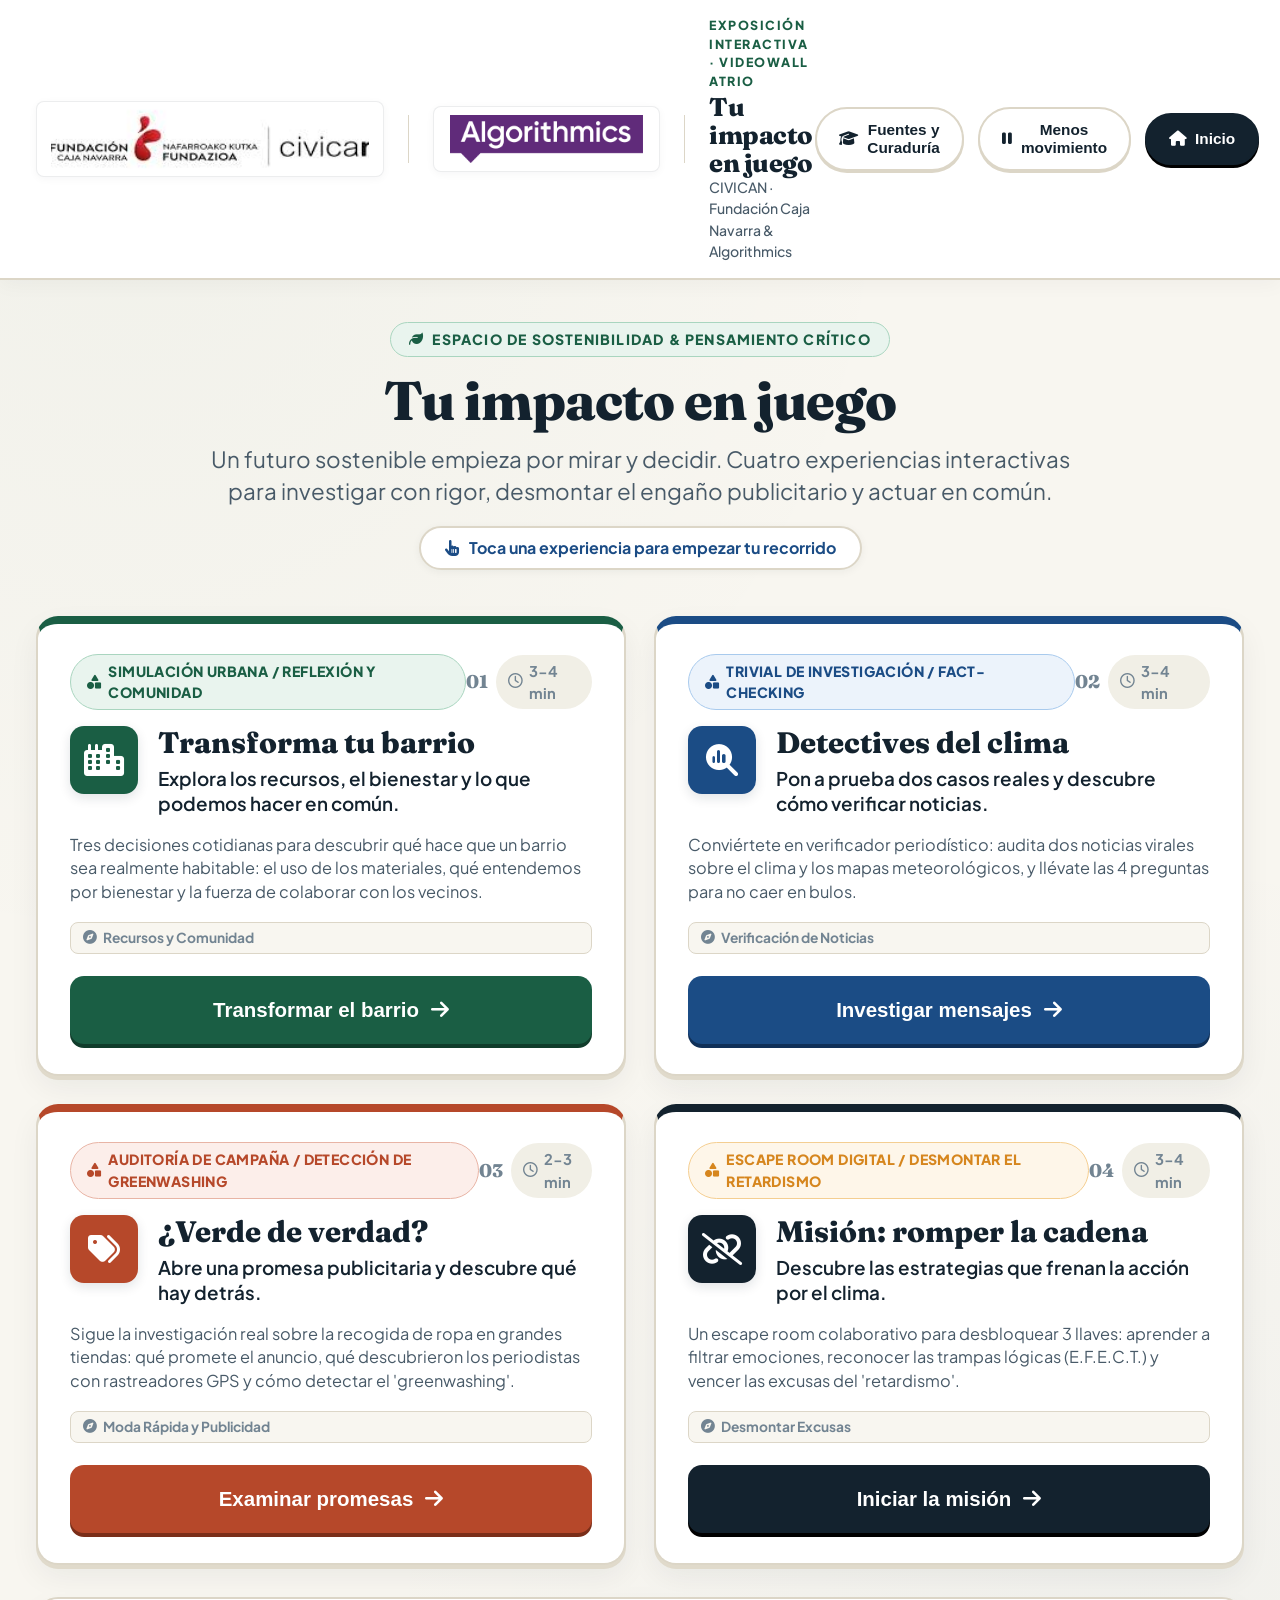
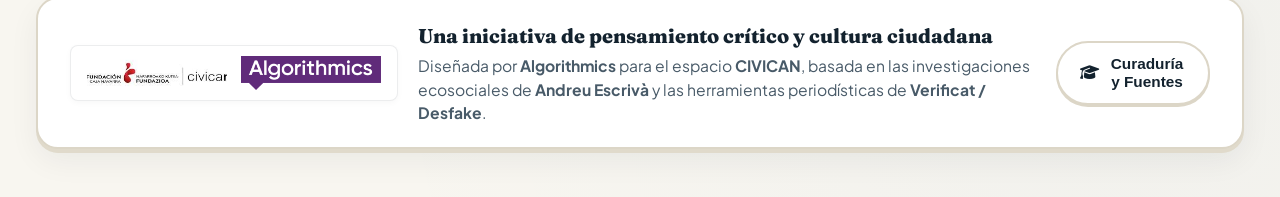
==== commit 10af0e02: "feat: Cuenta atras circular animada en aviso de inactividad, logotipos visibles y contenidos autoinc" ====
--- a/index.html
+++ b/index.html
@@ -19,23 +19,32 @@
     <!-- CABECERA DE QUIOSCO SUPERIOR -->
     <header class="kiosk-header" role="banner">
       <div class="kiosk-brand">
-        <!-- Logo Institucional CIVICAN / Fundación Caja Navarra Ampliado -->
-        <div class="logo-frame">
+        <!-- Logo Institucional CIVICAN / Fundación Caja Navarra -->
+        <div class="logo-frame" title="Fundación Caja Navarra - CIVICAN">
           <img src="assets/civican-logo.png" alt="Fundación Caja Navarra - Civican" class="civican-logo-img">
         </div>
+
         <div class="brand-divider"></div>
-        <div class="header-meta">
-          <span class="tag-kicker">Videowall Atrio · Exposición Interactiva</span>
+
+        <!-- Logo Algorithmics Pamplona -->
+        <div class="logo-frame algo-frame" title="Algorithmics Pamplona">
+          <img src="assets/logo-algorithmics.png" alt="Algorithmics Pamplona" class="algo-logo-img">
+        </div>
+
+        <div class="brand-divider hide-mobile"></div>
+
+        <div class="header-meta hide-mobile">
+          <span class="tag-kicker">Exposición Interactiva · Videowall Atrio</span>
           <span class="header-event-title">Tu impacto en juego</span>
-          <span class="header-event-subtitle">Fundación Caja Navarra · CIVICAN</span>
+          <span class="header-event-subtitle">CIVICAN · Fundación Caja Navarra &amp; Algorithmics</span>
         </div>
       </div>
 
       <!-- Acciones de Navegación del Quiosco -->
       <nav class="kiosk-header-actions" aria-label="Navegación general">
-        <button class="header-btn" id="btn-open-sources" aria-label="Ver fuentes y créditos">
-          <i class="fa-solid fa-book-open"></i>
-          <span>Fuentes y Charla</span>
+        <button class="header-btn" id="btn-open-sources" aria-label="Ver fuentes y curaduría">
+          <i class="fa-solid fa-graduation-cap"></i>
+          <span>Fuentes y Curaduría</span>
         </button>
 
         <button class="header-btn" id="btn-toggle-motion" aria-label="Ajustar preferencias de movimiento">
@@ -73,20 +82,21 @@
         <!-- Renderizado dinámico desde civican-app.js -->
       </section>
 
-      <!-- Pie de Portada: Fuentes y Reconocimientos -->
+      <!-- Pie de Portada: Colaboración y Fuentes -->
       <footer class="landing-footer-sources">
         <div class="sources-teaser">
-          <div class="sources-teaser-icon">
-            <i class="fa-solid fa-feather-pointed"></i>
+          <div class="sources-logos-group">
+            <img src="assets/civican-logo.png" alt="CIVICAN · Fundación Caja Navarra" class="footer-partner-logo">
+            <img src="assets/logo-algorithmics.png" alt="Algorithmics" class="footer-partner-logo">
           </div>
           <div class="sources-teaser-text">
-            <h4>Fuentes teóricas y metodológicas de la exposición</h4>
-            <p>Contenidos desarrollados a partir de la conferencia de <strong>Andreu Escrivà</strong> (P1) y las metodologías de <strong>Verificat / Desfake</strong> (P2).</p>
+            <h4>Una iniciativa de pensamiento crítico y cultura ciudadana</h4>
+            <p>Diseñada por <strong>Algorithmics</strong> para el espacio <strong>CIVICAN</strong>, basada en las investigaciones ecosociales de <strong>Andreu Escrivà</strong> y las herramientas periodísticas de <strong>Verificat / Desfake</strong>.</p>
           </div>
         </div>
         <button class="header-btn" id="btn-open-sources-landing">
           <i class="fa-solid fa-graduation-cap"></i>
-          <span>Consultar fuentes</span>
+          <span>Curaduría y Fuentes</span>
         </button>
       </footer>
     </main>
@@ -123,8 +133,16 @@
       <p class="modal-body-text">
         La pantalla táctil detecta inactividad. Si nadie continúa interactuando, la sesión se reiniciará automáticamente para el siguiente visitante en:
       </p>
-      <div class="idle-countdown-display">
-        <span id="idle-seconds">15</span>s
+      <!-- Cuenta atrás circular visual e interactiva -->
+      <div class="idle-countdown-wrap" role="timer" aria-live="polite">
+        <svg class="idle-countdown-svg" viewBox="0 0 160 160" aria-hidden="true">
+          <circle class="idle-circle-bg" cx="80" cy="80" r="68"></circle>
+          <circle class="idle-circle-bar" id="idle-progress-circle" cx="80" cy="80" r="68"></circle>
+        </svg>
+        <div class="idle-countdown-core">
+          <span class="idle-countdown-num" id="idle-seconds">15</span>
+          <span class="idle-countdown-label">segundos</span>
+        </div>
       </div>
       <div class="modal-actions-pair">
         <button class="btn-modal-action primary" id="btn-keep-playing">
@@ -184,26 +202,28 @@
 
       <!-- Fuente 1: Andreu Escrivà -->
       <div class="sources-source-card andreu">
-        <h4>Andreu Escrivà (Documento P1: CIVICAN.pptx.pdf)</h4>
+        <h4>Andreu Escrivà</h4>
         <div class="sources-role">Ambientólogo, doctor en Biodiversidad y divulgador científico</div>
         <p class="sources-desc">
-          Aporta el marco de <strong>límites biofísicos de materiales (p.4, 14-15)</strong>, el debate sobre <strong>PIB y bienestar humano (p.16-18)</strong>, los <strong>futuros y la acción colectiva (p.19-24)</strong> y el estudio sociológico sobre la <strong>subestimación de la voluntad comunitaria a actuar (p.25-27)</strong>.
+          Aporta el marco científico y social sobre <strong>los límites reales de los materiales</strong>, el debate sobre el <strong>PIB frente al bienestar humano</strong> y la fuerza de la <strong>acción comunitaria</strong> para transformar nuestros barrios en lugares más habitables y saludables.
         </p>
       </div>
 
       <!-- Fuente 2: Verificat / Desfake -->
       <div class="sources-source-card">
-        <h4>Verificat / Desfake (Documento P2: Presentación CIVICAN.pdf)</h4>
-        <div class="sources-role">Asociación de periodismo de verificación y educación mediática</div>
+        <h4>Verificat / Desfake</h4>
+        <div class="sources-role">Asociación periodística de verificación y educación mediática</div>
         <p class="sources-desc">
-          Aporta la metodología de <strong>alfabetización crítica frente a la desinformación climática</strong>: los casos de '¿Te lo crees?' de alimentación y mapas meteorológicos (p.2-17), las <strong>cuatro preguntas maestras de verificación (p.20-22)</strong>, las <strong>estrategias EFECT (p.23-28)</strong>, la investigación con rastreadores GPS sobre la campaña de H&M (p.30-34) y el análisis de las <strong>narrativas de retardismo (p.35-42)</strong>.
-        </p>
-      </div>
-
-      <div style="background:var(--superficie); border:1px solid var(--borde-funcional); border-radius:var(--radius-sm); padding:14px; margin-top:16px;">
-        <strong style="color:var(--azul-tinta);">Fundación Caja Navarra - CIVICAN</strong>
-        <p style="font-size:0.9rem; color:var(--texto-secundario); margin-top:4px;">
-          Instalación diseñada para el Videowall del Atrio de CIVICAN. Promoviendo el pensamiento crítico, la participación ciudadana y la cultura científica en Pamplona.
+          Aporta el método de <strong>alfabetización crítica frente a los bulos</strong>: el análisis de titulares sobre cosechas y mapas del tiempo, las <strong>4 preguntas de verificación</strong>, las tácticas de manipulación (E.F.E.C.T.), la investigación real con rastreadores GPS sobre el reciclaje textil y las claves para detectar el <em>greenwashing</em>.
+        </p>
+      </div>
+
+      <!-- Fuente 3: Algorithmics y CIVICAN -->
+      <div class="sources-source-card" style="border-left-color:var(--amber);">
+        <h4>Algorithmics &amp; CIVICAN (Fundación Caja Navarra)</h4>
+        <div class="sources-role">Diseño pedagógico, tecnología y espacio cultural</div>
+        <p class="sources-desc">
+          Experiencia concebida para el <strong>Videowall del Atrio de CIVICAN</strong> (Pamplona). Una iniciativa abierta a toda la ciudadanía para fomentar el pensamiento crítico, la cultura científica y la convivencia en el espacio público.
         </p>
       </div>
     </div>
--- a/css/civican.css
+++ b/css/civican.css
@@ -136,9 +136,21 @@
 }
 
 .civican-logo-img {
-  height: 72px; /* Logo notablemente más grande y nítido */
+  height: 62px; /* Logo notablemente más grande y nítido */
   width: auto;
-  max-width: 380px;
+  max-width: 320px;
+  object-fit: contain;
+  display: block;
+}
+
+.algo-frame {
+  padding: 8px 16px;
+}
+
+.algo-logo-img {
+  height: 48px;
+  width: auto;
+  max-width: 210px;
   object-fit: contain;
   display: block;
 }
@@ -481,7 +493,27 @@
 .sources-teaser {
   display: flex;
   align-items: center;
-  gap: 18px;
+  gap: 20px;
+}
+
+.sources-logos-group {
+  display: flex;
+  align-items: center;
+  gap: 14px;
+  background: #FFFFFF;
+  padding: 8px 16px;
+  border-radius: var(--radius-sm);
+  border: 1px solid rgba(19, 34, 46, 0.08);
+  box-shadow: 0 2px 6px rgba(19, 34, 46, 0.03);
+  flex-shrink: 0;
+}
+
+.footer-partner-logo {
+  height: 38px;
+  width: auto;
+  max-width: 140px;
+  object-fit: contain;
+  display: block;
 }
 
 .sources-teaser-icon {
@@ -1023,12 +1055,99 @@
   line-height: 1.45;
 }
 
+/* Cuenta Atrás Circular Visual e Interactiva */
+.idle-countdown-wrap {
+  position: relative;
+  width: 160px;
+  height: 160px;
+  margin: 0 auto 28px auto;
+  display: flex;
+  align-items: center;
+  justify-content: center;
+}
+
+.idle-countdown-svg {
+  width: 100%;
+  height: 100%;
+  transform: rotate(-90deg); /* Inicio a las 12 en punto */
+}
+
+.idle-circle-bg {
+  fill: none;
+  stroke: rgba(19, 34, 46, 0.08);
+  stroke-width: 10;
+}
+
+.idle-circle-bar {
+  fill: none;
+  stroke: var(--terracotta);
+  stroke-width: 10;
+  stroke-linecap: round;
+  stroke-dasharray: 427.26;
+  stroke-dashoffset: 0;
+  transition: stroke-dashoffset 1s linear, stroke var(--trans-fast);
+}
+
+.idle-countdown-wrap.urgent .idle-circle-bar {
+  stroke: #C0392B;
+  animation: pulseCountdown 0.8s ease-in-out infinite alternate;
+}
+
+.idle-countdown-core {
+  position: absolute;
+  inset: 0;
+  display: flex;
+  flex-direction: column;
+  align-items: center;
+  justify-content: center;
+  pointer-events: none;
+  line-height: 1;
+}
+
+.idle-countdown-num {
+  font-family: var(--font-display);
+  font-size: 3.6rem;
+  font-weight: 900;
+  color: var(--terracotta);
+  letter-spacing: -1px;
+  transition: color var(--trans-fast);
+}
+
+.idle-countdown-wrap.urgent .idle-countdown-num {
+  color: #C0392B;
+  animation: tickHeartbeat 0.8s ease-in-out infinite;
+}
+
+.idle-countdown-label {
+  font-family: var(--font-sans);
+  font-size: 0.82rem;
+  font-weight: 800;
+  text-transform: uppercase;
+  letter-spacing: 1.2px;
+  color: var(--ink-secondary);
+  margin-top: 4px;
+}
+
+@keyframes pulseCountdown {
+  0% { stroke-width: 10; opacity: 1; }
+  100% { stroke-width: 13; opacity: 0.85; }
+}
+
+@keyframes tickHeartbeat {
+  0% { transform: scale(1); }
+  35% { transform: scale(1.08); }
+  100% { transform: scale(1); }
+}
+
+body.reduced-motion .idle-circle-bar,
+body.reduced-motion .idle-countdown-wrap.urgent .idle-circle-bar,
+body.reduced-motion .idle-countdown-wrap.urgent .idle-countdown-num {
+  animation: none !important;
+  transition: none !important;
+}
+
 .idle-countdown-display {
-  font-size: 3.8rem;
-  font-weight: 900;
-  font-family: var(--font-display);
-  color: var(--terracotta);
-  margin-bottom: 26px;
+  display: none;
 }
 
 .modal-actions-pair {
@@ -1117,6 +1236,10 @@
 
 /* Adaptación para Pantallas Menores */
 @media (max-width: 1080px) {
+  .hide-mobile {
+    display: none !important;
+  }
+
   .experiences-grid {
     grid-template-columns: 1fr;
   }
@@ -1134,10 +1257,15 @@
   .kiosk-header {
     padding: 12px 18px;
     min-height: 84px;
+    gap: 12px;
   }
 
   .civican-logo-img {
-    height: 52px;
+    height: 48px;
+  }
+
+  .algo-logo-img {
+    height: 38px;
   }
 
   .header-event-title {
@@ -1152,6 +1280,17 @@
     font-size: 1.15rem;
   }
 
+  .landing-footer-sources {
+    flex-direction: column;
+    align-items: stretch;
+    gap: 16px;
+  }
+
+  .sources-teaser {
+    flex-direction: column;
+    align-items: flex-start;
+  }
+
   .results-actions-grid {
     grid-template-columns: 1fr;
   }
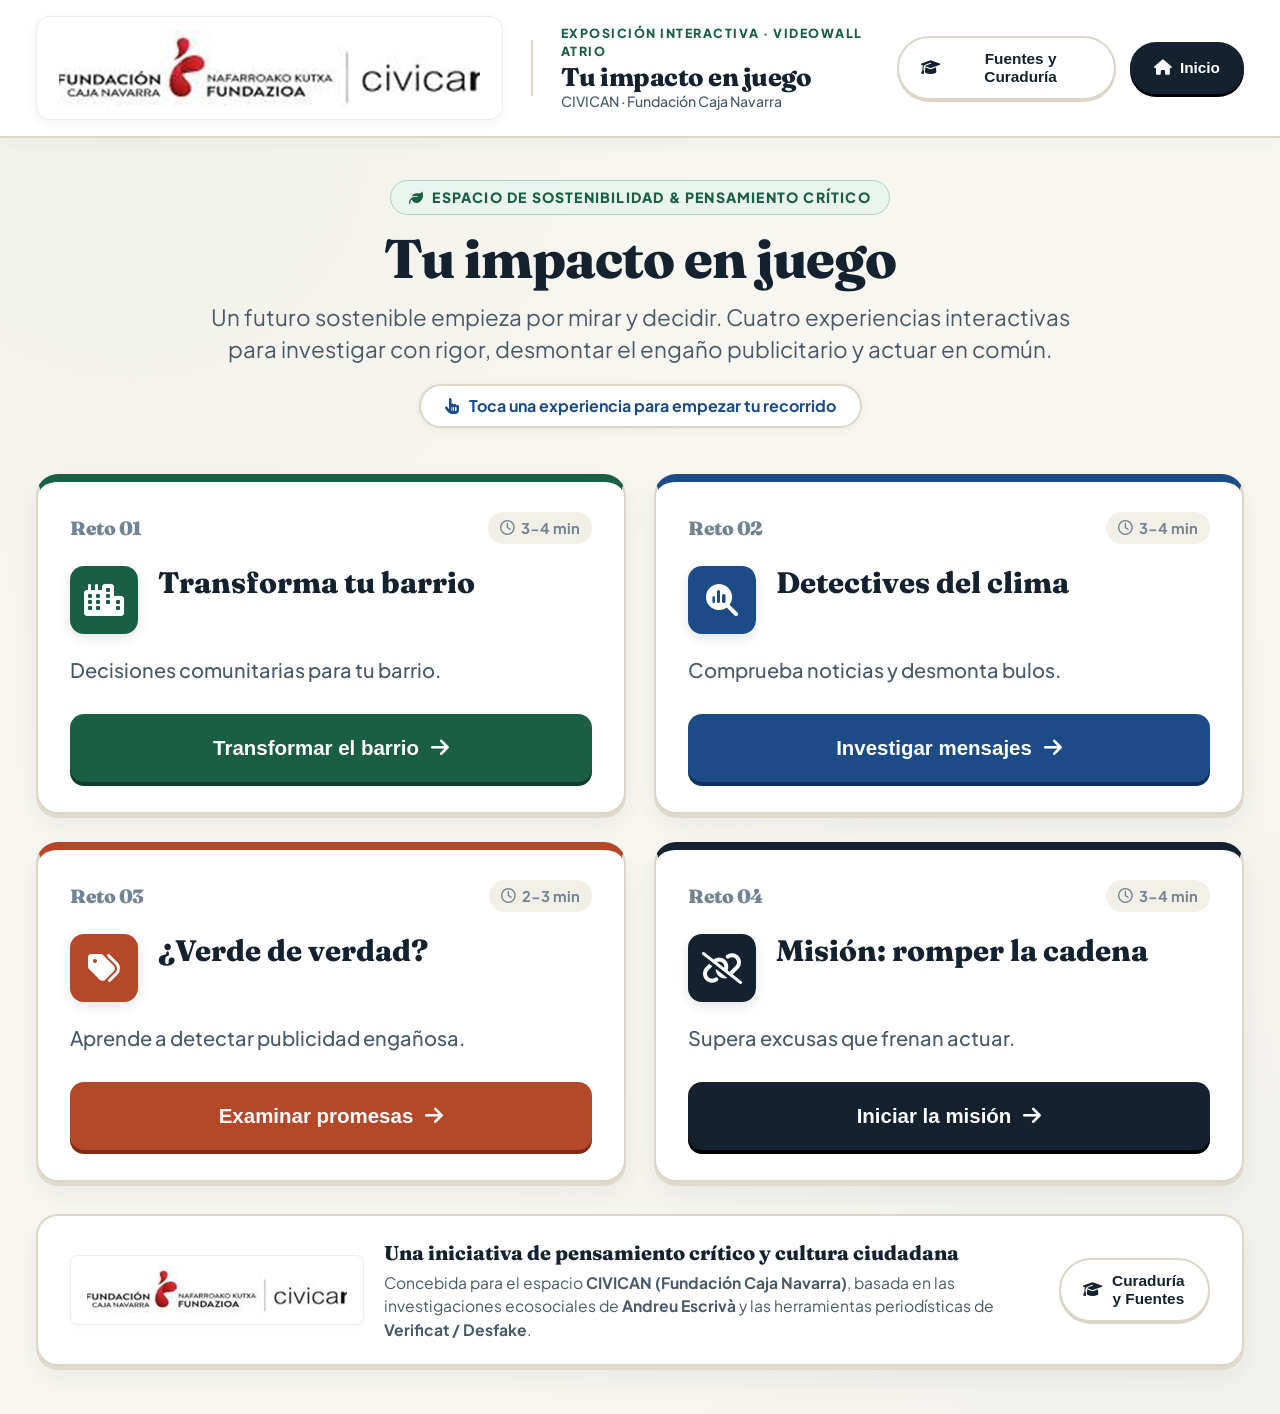
==== commit 928cc879: "feat: Logo CIVICAN ampliado como protagonista, retirada de Algorithmics, simplificación de textos a " ====
--- a/index.html
+++ b/index.html
@@ -24,19 +24,12 @@
           <img src="assets/civican-logo.png" alt="Fundación Caja Navarra - Civican" class="civican-logo-img">
         </div>
 
-        <div class="brand-divider"></div>
-
-        <!-- Logo Algorithmics Pamplona -->
-        <div class="logo-frame algo-frame" title="Algorithmics Pamplona">
-          <img src="assets/logo-algorithmics.png" alt="Algorithmics Pamplona" class="algo-logo-img">
-        </div>
-
         <div class="brand-divider hide-mobile"></div>
 
         <div class="header-meta hide-mobile">
           <span class="tag-kicker">Exposición Interactiva · Videowall Atrio</span>
           <span class="header-event-title">Tu impacto en juego</span>
-          <span class="header-event-subtitle">CIVICAN · Fundación Caja Navarra &amp; Algorithmics</span>
+          <span class="header-event-subtitle">CIVICAN · Fundación Caja Navarra</span>
         </div>
       </div>
 
@@ -45,11 +38,6 @@
         <button class="header-btn" id="btn-open-sources" aria-label="Ver fuentes y curaduría">
           <i class="fa-solid fa-graduation-cap"></i>
           <span>Fuentes y Curaduría</span>
-        </button>
-
-        <button class="header-btn" id="btn-toggle-motion" aria-label="Ajustar preferencias de movimiento">
-          <i class="fa-solid fa-pause"></i>
-          <span>Menos movimiento</span>
         </button>
 
         <!-- Botón permanente de volver al inicio -->
@@ -87,11 +75,10 @@
         <div class="sources-teaser">
           <div class="sources-logos-group">
             <img src="assets/civican-logo.png" alt="CIVICAN · Fundación Caja Navarra" class="footer-partner-logo">
-            <img src="assets/logo-algorithmics.png" alt="Algorithmics" class="footer-partner-logo">
           </div>
           <div class="sources-teaser-text">
             <h4>Una iniciativa de pensamiento crítico y cultura ciudadana</h4>
-            <p>Diseñada por <strong>Algorithmics</strong> para el espacio <strong>CIVICAN</strong>, basada en las investigaciones ecosociales de <strong>Andreu Escrivà</strong> y las herramientas periodísticas de <strong>Verificat / Desfake</strong>.</p>
+            <p>Concebida para el espacio <strong>CIVICAN (Fundación Caja Navarra)</strong>, basada en las investigaciones ecosociales de <strong>Andreu Escrivà</strong> y las herramientas periodísticas de <strong>Verificat / Desfake</strong>.</p>
           </div>
         </div>
         <button class="header-btn" id="btn-open-sources-landing">
@@ -218,12 +205,12 @@
         </p>
       </div>
 
-      <!-- Fuente 3: Algorithmics y CIVICAN -->
-      <div class="sources-source-card" style="border-left-color:var(--amber);">
-        <h4>Algorithmics &amp; CIVICAN (Fundación Caja Navarra)</h4>
-        <div class="sources-role">Diseño pedagógico, tecnología y espacio cultural</div>
+      <!-- Fuente 3: CIVICAN -->
+      <div class="sources-source-card" style="border-left-color:var(--forest);">
+        <h4>CIVICAN (Fundación Caja Navarra)</h4>
+        <div class="sources-role">Centro cultural, social y de pensamiento</div>
         <p class="sources-desc">
-          Experiencia concebida para el <strong>Videowall del Atrio de CIVICAN</strong> (Pamplona). Una iniciativa abierta a toda la ciudadanía para fomentar el pensamiento crítico, la cultura científica y la convivencia en el espacio público.
+          Instalación pedagógica concebida para el <strong>Videowall del Atrio de CIVICAN</strong> (Pamplona). Una iniciativa abierta a toda la ciudadanía para fomentar el pensamiento crítico, la cultura científica y la convivencia en el espacio público.
         </p>
       </div>
     </div>
--- a/css/civican.css
+++ b/css/civican.css
@@ -114,50 +114,38 @@
   top: 0;
   z-index: 200;
   box-shadow: 0 4px 20px rgba(19, 34, 46, 0.04);
-  min-height: 102px;
+  min-height: 114px;
 }
 
 .kiosk-brand {
   display: flex;
   align-items: center;
-  gap: 24px;
+  gap: 28px;
 }
 
 /* Contenedor y Escala del Logotipo Ampliado */
 .logo-frame {
   background: #FFFFFF;
-  padding: 6px 14px;
-  border-radius: var(--radius-sm);
+  padding: 10px 22px;
+  border-radius: var(--radius-md);
   border: 1px solid rgba(19, 34, 46, 0.08);
   display: inline-flex;
   align-items: center;
-  box-shadow: 0 2px 8px rgba(19, 34, 46, 0.04);
+  box-shadow: 0 3px 12px rgba(19, 34, 46, 0.05);
   transition: transform var(--trans-fast);
 }
 
 .civican-logo-img {
-  height: 62px; /* Logo notablemente más grande y nítido */
+  height: 82px; /* Logo protagonista, nítido y de gran escala */
   width: auto;
-  max-width: 320px;
+  max-width: 440px;
   object-fit: contain;
   display: block;
 }
 
-.algo-frame {
-  padding: 8px 16px;
-}
-
-.algo-logo-img {
-  height: 48px;
-  width: auto;
-  max-width: 210px;
-  object-fit: contain;
-  display: block;
-}
-
 .brand-divider {
   width: 2px;
-  height: 48px;
+  height: 56px;
   background: var(--rule);
 }
 
@@ -430,10 +418,11 @@
 }
 
 .card-summary {
-  font-size: 1.02rem;
+  font-size: 1.25rem;
+  font-weight: 500;
   color: var(--ink-secondary);
-  margin-bottom: 18px;
-  line-height: 1.45;
+  margin-bottom: 24px;
+  line-height: 1.4;
 }
 
 .card-source-citation {
@@ -509,9 +498,9 @@
 }
 
 .footer-partner-logo {
-  height: 38px;
+  height: 52px;
   width: auto;
-  max-width: 140px;
+  max-width: 260px;
   object-fit: contain;
   display: block;
 }
@@ -1261,11 +1250,7 @@
   }
 
   .civican-logo-img {
-    height: 48px;
-  }
-
-  .algo-logo-img {
-    height: 38px;
+    height: 58px;
   }
 
   .header-event-title {
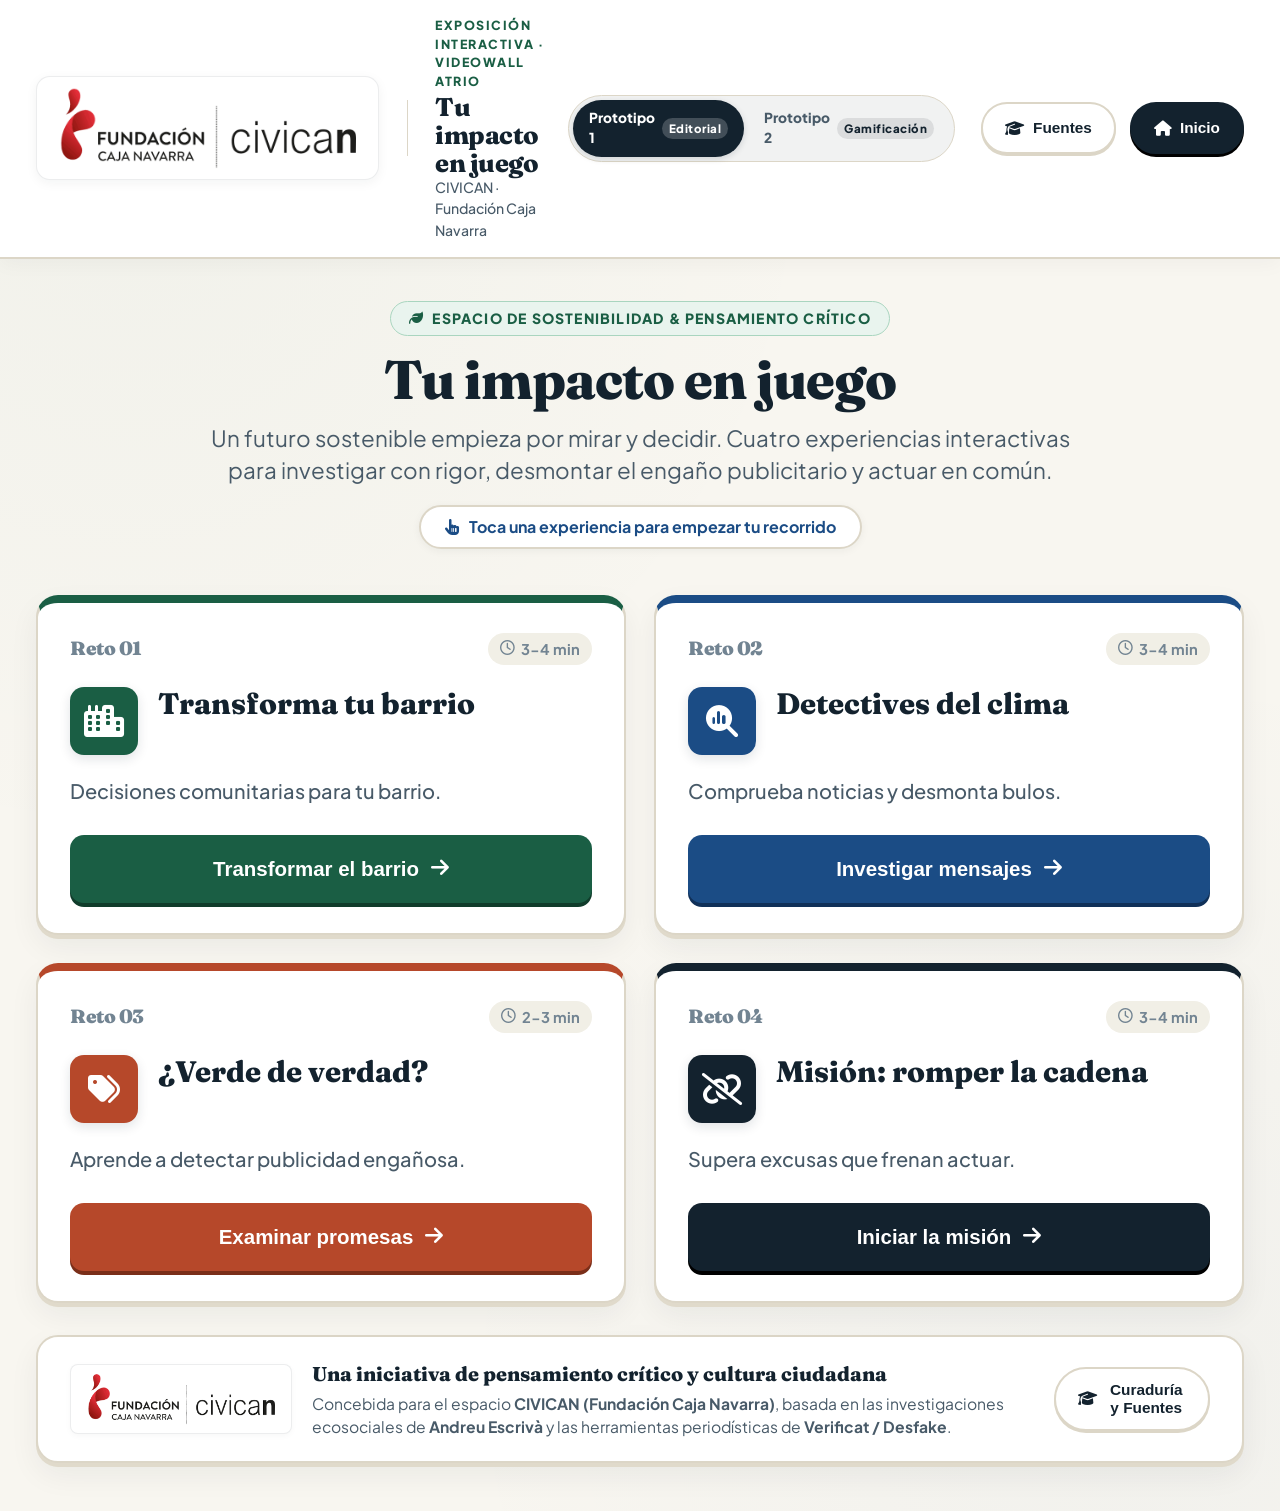
==== commit 457d61b0: "feat: Anadir Prototipo 2 con gamificacion tactil interactiva y selector de prototipos" ====
--- a/index.html
+++ b/index.html
@@ -8,6 +8,7 @@
 
   <!-- Estilos Dedicados de la Experiencia Quiosco CIVICAN -->
   <link rel="stylesheet" href="css/civican.css">
+  <link rel="stylesheet" href="css/civican-gamification.css">
   
   <!-- Iconos FontAwesome -->
   <link rel="stylesheet" href="https://cdnjs.cloudflare.com/ajax/libs/font-awesome/6.4.0/css/all.min.css">
@@ -33,11 +34,23 @@
         </div>
       </div>
 
-      <!-- Acciones de Navegación del Quiosco -->
+      <!-- Acciones de Navegación del Quiosco y Selector de Prototipo -->
       <nav class="kiosk-header-actions" aria-label="Navegación general">
+        <!-- Selector Rápido para Reunión de Presentación -->
+        <div class="prototype-switcher-nav" aria-label="Selector de prototipo de exposición">
+          <a href="prototipo1.html" class="proto-pill-btn active" title="Prototipo 1: Formato Editorial Clásico">
+            <span>Prototipo 1</span>
+            <span class="proto-badge">Editorial</span>
+          </a>
+          <a href="prototipo2.html" class="proto-pill-btn" title="Ver Prototipo 2: Gamificación Táctil Activa">
+            <span>Prototipo 2</span>
+            <span class="proto-badge">Gamificación</span>
+          </a>
+        </div>
+
         <button class="header-btn" id="btn-open-sources" aria-label="Ver fuentes y curaduría">
           <i class="fa-solid fa-graduation-cap"></i>
-          <span>Fuentes y Curaduría</span>
+          <span>Fuentes</span>
         </button>
 
         <!-- Botón permanente de volver al inicio -->
--- a/css/civican-gamification.css
+++ b/css/civican-gamification.css
@@ -0,0 +1,653 @@
+/* ==========================================================================
+   CIVICAN: ESTILOS DEDICADOS PARA PROTOTIPO 2 (GAMIFICACIÓN TÁCTIL)
+   ========================================================================== */
+
+/* Barra de Conmutación de Prototipos para la Reunión */
+.prototype-switcher-nav {
+  display: inline-flex;
+  align-items: center;
+  background: rgba(19, 34, 46, 0.06);
+  border: 1px solid var(--rule);
+  border-radius: var(--radius-pill);
+  padding: 4px;
+  gap: 4px;
+  margin-right: 12px;
+}
+
+.proto-pill-btn {
+  padding: 8px 16px;
+  border-radius: var(--radius-pill);
+  font-size: 0.86rem;
+  font-weight: 800;
+  text-decoration: none;
+  color: var(--ink-secondary);
+  display: inline-flex;
+  align-items: center;
+  gap: 7px;
+  transition: all var(--trans-fast);
+}
+
+.proto-pill-btn:hover {
+  color: var(--ink);
+}
+
+.proto-pill-btn.active {
+  background: var(--ink);
+  color: #FFFFFF;
+  box-shadow: 0 2px 6px rgba(19, 34, 46, 0.15);
+}
+
+.proto-pill-btn .proto-badge {
+  font-size: 0.72rem;
+  padding: 2px 7px;
+  border-radius: var(--radius-pill);
+  background: rgba(255, 255, 255, 0.2);
+  letter-spacing: 0.5px;
+}
+
+.proto-pill-btn:not(.active) .proto-badge {
+  background: rgba(19, 34, 46, 0.1);
+  color: var(--ink);
+}
+
+/* ==========================================================================
+   MÓDULO 1: SIMULADOR DE BARRIO CON PALANCAS TÁCTILES
+   ========================================================================== */
+.simulator-workspace {
+  display: grid;
+  grid-template-columns: 1.25fr 1fr;
+  gap: 32px;
+  align-items: stretch;
+  background: var(--surface);
+  border-radius: var(--radius-lg);
+  border: 2px solid var(--rule);
+  padding: 32px;
+  box-shadow: var(--shadow-card);
+}
+
+.simulator-scene-canvas {
+  background: #F4F6F0;
+  border-radius: var(--radius-md);
+  border: 2px solid var(--rule);
+  padding: 24px;
+  display: flex;
+  flex-direction: column;
+  justify-content: space-between;
+  position: relative;
+  overflow: hidden;
+  min-height: 440px;
+}
+
+.simulator-svg-box {
+  width: 100%;
+  height: 320px;
+  display: flex;
+  align-items: center;
+  justify-content: center;
+}
+
+.gauges-container {
+  display: grid;
+  grid-template-columns: 1fr 1fr;
+  gap: 20px;
+  margin-top: 20px;
+  background: rgba(255, 255, 255, 0.9);
+  padding: 16px 20px;
+  border-radius: var(--radius-md);
+  border: 1px solid var(--rule);
+}
+
+.gauge-block h5 {
+  font-family: var(--font-sans);
+  font-size: 0.85rem;
+  font-weight: 800;
+  text-transform: uppercase;
+  letter-spacing: 0.5px;
+  color: var(--ink-secondary);
+  margin-bottom: 8px;
+  display: flex;
+  justify-content: space-between;
+  align-items: center;
+}
+
+.gauge-track {
+  width: 100%;
+  height: 14px;
+  background: rgba(19, 34, 46, 0.08);
+  border-radius: var(--radius-pill);
+  overflow: hidden;
+}
+
+.gauge-fill {
+  height: 100%;
+  border-radius: var(--radius-pill);
+  transition: width 0.4s cubic-bezier(0.2, 0.9, 0.3, 1), background-color 0.3s;
+}
+
+.gauge-fill.health { background: var(--forest); }
+.gauge-fill.materials { background: var(--terracotta); }
+
+/* Panel de Palancas Táctiles */
+.levers-control-panel {
+  display: flex;
+  flex-direction: column;
+  gap: 22px;
+  justify-content: center;
+}
+
+.levers-panel-title {
+  font-family: var(--font-display);
+  font-size: 1.55rem;
+  font-weight: 800;
+  color: var(--ink);
+  margin-bottom: 6px;
+}
+
+.levers-panel-intro {
+  font-size: 1.05rem;
+  color: var(--ink-secondary);
+  margin-bottom: 12px;
+}
+
+.tactile-lever-card {
+  background: var(--canvas);
+  border: 2px solid var(--rule);
+  border-radius: var(--radius-md);
+  padding: 18px 22px;
+  display: flex;
+  align-items: center;
+  justify-content: space-between;
+  gap: 16px;
+  cursor: pointer;
+  transition: all var(--trans-fast);
+  box-shadow: 0 3px 0 var(--rule);
+  user-select: none;
+}
+
+.tactile-lever-card:active {
+  transform: translateY(2px);
+  box-shadow: 0 1px 0 var(--rule);
+}
+
+.tactile-lever-card.active-state {
+  border-color: var(--forest);
+  background: var(--forest-soft);
+  box-shadow: 0 4px 0 #103C2B;
+}
+
+.lever-icon-cell {
+  width: 48px;
+  height: 48px;
+  border-radius: var(--radius-sm);
+  background: #FFFFFF;
+  display: flex;
+  align-items: center;
+  justify-content: center;
+  font-size: 1.4rem;
+  color: var(--forest);
+  border: 1px solid var(--rule);
+  flex-shrink: 0;
+}
+
+.lever-info {
+  flex: 1;
+}
+
+.lever-name {
+  font-family: var(--font-display);
+  font-size: 1.18rem;
+  font-weight: 800;
+  color: var(--ink);
+  margin-bottom: 4px;
+}
+
+.lever-status-label {
+  font-size: 0.92rem;
+  font-weight: 600;
+  color: var(--ink-secondary);
+}
+
+.tactile-toggle-switch {
+  width: 68px;
+  height: 38px;
+  background: rgba(19, 34, 46, 0.16);
+  border-radius: var(--radius-pill);
+  padding: 4px;
+  position: relative;
+  transition: background var(--trans-fast);
+  flex-shrink: 0;
+}
+
+.tactile-toggle-handle {
+  width: 30px;
+  height: 30px;
+  background: #FFFFFF;
+  border-radius: 50%;
+  box-shadow: 0 2px 6px rgba(0, 0, 0, 0.2);
+  transition: transform var(--trans-fast);
+}
+
+.tactile-lever-card.active-state .tactile-toggle-switch {
+  background: var(--forest);
+}
+
+.tactile-lever-card.active-state .tactile-toggle-handle {
+  transform: translateX(30px);
+}
+
+/* ==========================================================================
+   MÓDULO 2: ESTAMPADOR DE NOTICIAS (¿RIGOR O BULO?)
+   ========================================================================== */
+.stamper-desk-workspace {
+  background: var(--surface);
+  border: 2px solid var(--rule);
+  border-radius: var(--radius-lg);
+  padding: 36px 44px;
+  box-shadow: var(--shadow-card);
+  display: flex;
+  flex-direction: column;
+  gap: 28px;
+  position: relative;
+}
+
+.stamper-headline-card {
+  background: #FFFFFF;
+  border: 2px solid var(--rule);
+  border-radius: var(--radius-md);
+  padding: 32px 36px;
+  position: relative;
+  box-shadow: 0 4px 16px rgba(19, 34, 46, 0.06);
+  overflow: hidden;
+}
+
+.headline-meta-tag {
+  display: inline-flex;
+  align-items: center;
+  gap: 8px;
+  font-size: 0.85rem;
+  font-weight: 800;
+  text-transform: uppercase;
+  letter-spacing: 1px;
+  color: var(--cyanotype);
+  margin-bottom: 12px;
+}
+
+.headline-text-large {
+  font-family: var(--font-display);
+  font-size: 1.85rem;
+  font-weight: 800;
+  color: var(--ink);
+  line-height: 1.3;
+  margin-bottom: 16px;
+}
+
+.headline-context-quote {
+  font-size: 1.1rem;
+  color: var(--ink-secondary);
+  line-height: 1.5;
+  border-left: 4px solid var(--rule);
+  padding-left: 16px;
+}
+
+/* Sello Animado sobre el Titular */
+.stamp-seal-badge {
+  position: absolute;
+  top: 24px;
+  right: 32px;
+  padding: 12px 24px;
+  border: 4px dashed;
+  border-radius: var(--radius-sm);
+  font-family: var(--font-display);
+  font-size: 1.5rem;
+  font-weight: 900;
+  text-transform: uppercase;
+  transform: rotate(-12deg) scale(0);
+  opacity: 0;
+  pointer-events: none;
+  transition: transform 0.25s cubic-bezier(0.175, 0.885, 0.32, 1.275), opacity 0.2s;
+  z-index: 10;
+}
+
+.stamp-seal-badge.stamped {
+  transform: rotate(-12deg) scale(1);
+  opacity: 1;
+}
+
+.stamp-seal-badge.verified {
+  border-color: var(--forest);
+  color: var(--forest);
+  background: rgba(26, 94, 68, 0.08);
+}
+
+.stamp-seal-badge.hoax {
+  border-color: #C0392B;
+  color: #C0392B;
+  background: rgba(192, 57, 43, 0.08);
+}
+
+/* Fila de Botones de Estampado Táctil */
+.stamp-actions-row {
+  display: grid;
+  grid-template-columns: 1fr 1fr;
+  gap: 24px;
+}
+
+.btn-stamp-touch {
+  min-height: 84px;
+  border-radius: var(--radius-md);
+  border: none;
+  display: inline-flex;
+  align-items: center;
+  justify-content: center;
+  gap: 16px;
+  font-family: var(--font-display);
+  font-size: 1.45rem;
+  font-weight: 900;
+  color: #FFFFFF;
+  cursor: pointer;
+  transition: all var(--trans-fast);
+}
+
+.btn-stamp-touch.stamp-verified {
+  background: var(--forest);
+  box-shadow: 0 6px 0 #103C2B;
+}
+
+.btn-stamp-touch.stamp-verified:active {
+  transform: translateY(4px);
+  box-shadow: 0 2px 0 #103C2B;
+}
+
+.btn-stamp-touch.stamp-hoax {
+  background: #C0392B;
+  box-shadow: 0 6px 0 #7A1C14;
+}
+
+.btn-stamp-touch.stamp-hoax:active {
+  transform: translateY(4px);
+  box-shadow: 0 2px 0 #7A1C14;
+}
+
+/* Lupa Forense Revelada tras Estampar */
+.forensic-loupe-card {
+  background: var(--cyanotype-soft);
+  border: 2px solid var(--cyanotype-border);
+  border-radius: var(--radius-md);
+  padding: 24px 28px;
+  display: none;
+  animation: slideFadeIn 0.3s ease-out forwards;
+}
+
+.forensic-loupe-card.revealed {
+  display: block;
+}
+
+.forensic-header {
+  display: flex;
+  align-items: center;
+  gap: 12px;
+  font-family: var(--font-display);
+  font-size: 1.35rem;
+  font-weight: 800;
+  color: var(--cyanotype);
+  margin-bottom: 10px;
+}
+
+.forensic-body {
+  font-size: 1.12rem;
+  color: var(--ink);
+  line-height: 1.5;
+}
+
+/* ==========================================================================
+   MÓDULO 3: RASTREADOR GPS POR SATÉLITE (INVESTIGACIÓN DE ROPA)
+   ========================================================================== */
+.gps-satellite-workspace {
+  background: var(--surface);
+  border: 2px solid var(--rule);
+  border-radius: var(--radius-lg);
+  padding: 32px 36px;
+  box-shadow: var(--shadow-card);
+  display: grid;
+  grid-template-columns: 1.3fr 1fr;
+  gap: 32px;
+  align-items: center;
+}
+
+.satellite-map-box {
+  background: #13222E;
+  border-radius: var(--radius-md);
+  padding: 20px;
+  position: relative;
+  overflow: hidden;
+  box-shadow: inset 0 2px 10px rgba(0, 0, 0, 0.4);
+}
+
+.satellite-screen-header {
+  display: flex;
+  justify-content: space-between;
+  align-items: center;
+  color: #728492;
+  font-size: 0.82rem;
+  font-weight: 800;
+  letter-spacing: 1px;
+  text-transform: uppercase;
+  margin-bottom: 12px;
+  border-bottom: 1px solid rgba(255, 255, 255, 0.1);
+  padding-bottom: 8px;
+}
+
+.satellite-status-live {
+  color: #2ECC71;
+  display: inline-flex;
+  align-items: center;
+  gap: 6px;
+}
+
+.satellite-status-live::before {
+  content: "";
+  width: 8px;
+  height: 8px;
+  background: #2ECC71;
+  border-radius: 50%;
+  box-shadow: 0 0 8px #2ECC71;
+  animation: pulseDot 1s infinite alternate;
+}
+
+@keyframes pulseDot {
+  0% { opacity: 0.4; }
+  100% { opacity: 1; }
+}
+
+.gps-route-steps {
+  display: flex;
+  flex-direction: column;
+  gap: 16px;
+}
+
+.gps-waypoint-pill {
+  background: var(--canvas);
+  border: 2px solid var(--rule);
+  border-radius: var(--radius-md);
+  padding: 16px 20px;
+  display: flex;
+  align-items: center;
+  gap: 16px;
+  cursor: pointer;
+  transition: all var(--trans-fast);
+}
+
+.gps-waypoint-pill:hover,
+.gps-waypoint-pill.active {
+  border-color: var(--terracotta);
+  background: var(--terracotta-soft);
+  transform: translateX(6px);
+}
+
+.waypoint-step-num {
+  width: 36px;
+  height: 36px;
+  border-radius: 50%;
+  background: var(--terracotta);
+  color: #FFFFFF;
+  display: flex;
+  align-items: center;
+  justify-content: center;
+  font-weight: 900;
+  font-size: 1rem;
+  flex-shrink: 0;
+}
+
+.waypoint-text h5 {
+  font-family: var(--font-display);
+  font-size: 1.15rem;
+  font-weight: 800;
+  color: var(--ink);
+  margin-bottom: 2px;
+}
+
+.waypoint-text p {
+  font-size: 0.94rem;
+  color: var(--ink-secondary);
+}
+
+/* ==========================================================================
+   MÓDULO 4: ROMPECADENAS DEL RETARDISMO (MISIÓN)
+   ========================================================================== */
+.chain-breaker-workspace {
+  background: var(--surface);
+  border: 2px solid var(--rule);
+  border-radius: var(--radius-lg);
+  padding: 36px 40px;
+  box-shadow: var(--shadow-card);
+  text-align: center;
+}
+
+.locks-chain-track {
+  display: grid;
+  grid-template-columns: repeat(3, 1fr);
+  gap: 24px;
+  margin: 28px 0 34px 0;
+}
+
+.lock-station-card {
+  background: var(--canvas);
+  border: 2px solid var(--rule);
+  border-radius: var(--radius-md);
+  padding: 24px 20px;
+  display: flex;
+  flex-direction: column;
+  align-items: center;
+  gap: 14px;
+  transition: all var(--trans-fast);
+  position: relative;
+}
+
+.lock-station-card.broken {
+  border-color: var(--forest);
+  background: var(--forest-soft);
+}
+
+.lock-station-icon {
+  font-size: 3rem;
+  color: var(--terracotta);
+  transition: transform 0.3s;
+}
+
+.lock-station-card.broken .lock-station-icon {
+  color: var(--forest);
+  transform: scale(1.15);
+}
+
+.lock-excuse-quote {
+  font-family: var(--font-display);
+  font-size: 1.15rem;
+  font-weight: 800;
+  color: var(--ink);
+  line-height: 1.35;
+}
+
+.keys-rack {
+  display: grid;
+  grid-template-columns: repeat(3, 1fr);
+  gap: 18px;
+}
+
+.key-card-touch {
+  background: #FFFFFF;
+  border: 2px solid var(--rule);
+  border-radius: var(--radius-md);
+  padding: 20px;
+  text-align: left;
+  cursor: pointer;
+  transition: all var(--trans-fast);
+  box-shadow: 0 4px 0 var(--rule);
+}
+
+.key-card-touch:hover {
+  border-color: var(--amber);
+  transform: translateY(-2px);
+}
+
+.key-card-touch:active {
+  transform: translateY(2px);
+  box-shadow: 0 1px 0 var(--rule);
+}
+
+.key-card-touch.used {
+  opacity: 0.4;
+  pointer-events: none;
+  border-color: var(--rule);
+}
+
+.key-number-tag {
+  font-size: 0.8rem;
+  font-weight: 800;
+  color: var(--amber);
+  text-transform: uppercase;
+  margin-bottom: 6px;
+}
+
+.key-label {
+  font-family: var(--font-display);
+  font-size: 1.1rem;
+  font-weight: 800;
+  color: var(--ink);
+  margin-bottom: 4px;
+}
+
+.key-detail {
+  font-size: 0.92rem;
+  color: var(--ink-secondary);
+}
+
+/* Feedback de Éxito al Romper */
+.chain-break-banner {
+  background: var(--forest);
+  color: #FFFFFF;
+  padding: 16px 24px;
+  border-radius: var(--radius-md);
+  font-family: var(--font-display);
+  font-size: 1.35rem;
+  font-weight: 800;
+  display: none;
+  animation: slideFadeIn 0.3s ease-out forwards;
+  margin-top: 24px;
+}
+
+.chain-break-banner.active {
+  display: block;
+}
+
+/* Responsividad para Prototipo 2 */
+@media (max-width: 1080px) {
+  .simulator-workspace,
+  .gps-satellite-workspace {
+    grid-template-columns: 1fr;
+  }
+
+  .locks-chain-track,
+  .keys-rack {
+    grid-template-columns: 1fr;
+  }
+}
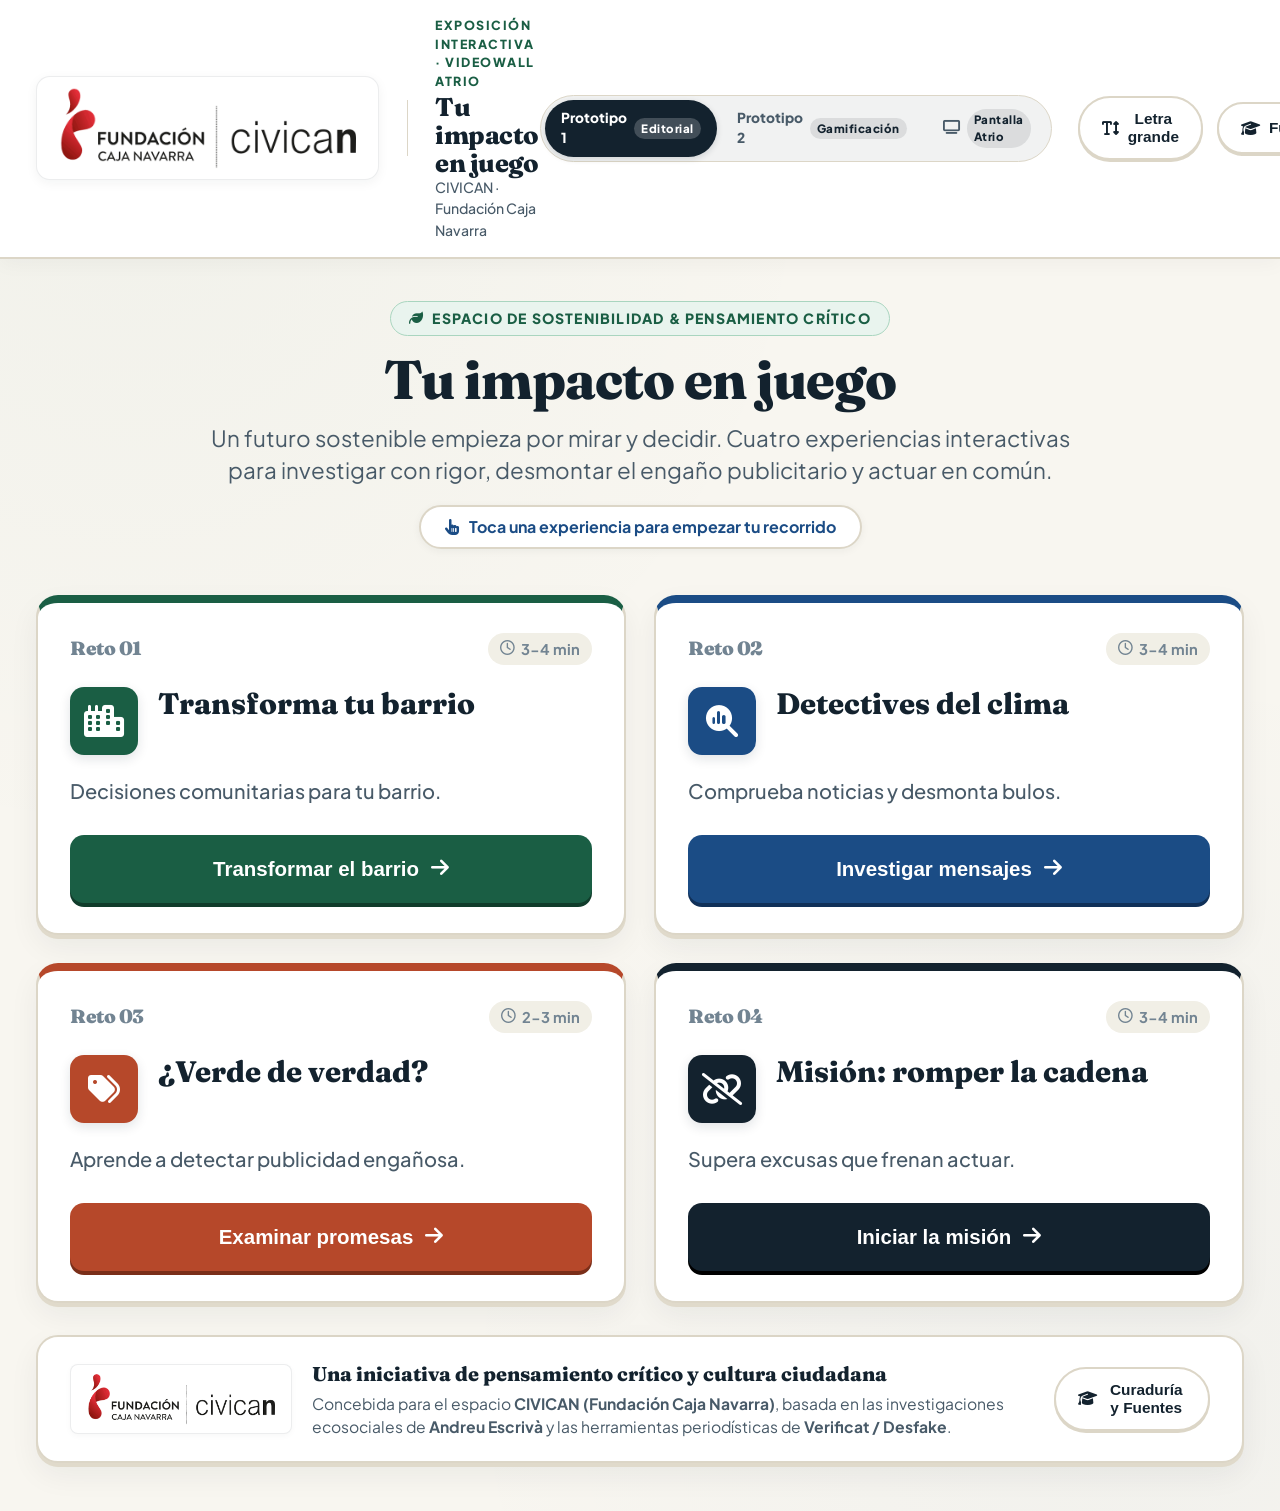
==== commit 2c845707: "feat: Adaptacion para pantalla no tactil Atrio (pantalla.html con datos animados y QR) y version mov" ====
--- a/index.html
+++ b/index.html
@@ -36,8 +36,8 @@
 
       <!-- Acciones de Navegación del Quiosco y Selector de Prototipo -->
       <nav class="kiosk-header-actions" aria-label="Navegación general">
-        <!-- Selector Rápido para Reunión de Presentación -->
-        <div class="prototype-switcher-nav" aria-label="Selector de prototipo de exposición">
+        <!-- Selector Rápido para Reunión de Presentación (oculto en móviles para no saturar) -->
+        <div class="prototype-switcher-nav hide-mobile" aria-label="Selector de prototipo de exposición">
           <a href="prototipo1.html" class="proto-pill-btn active" title="Prototipo 1: Formato Editorial Clásico">
             <span>Prototipo 1</span>
             <span class="proto-badge">Editorial</span>
@@ -46,7 +46,17 @@
             <span>Prototipo 2</span>
             <span class="proto-badge">Gamificación</span>
           </a>
-        </div>
+          <a href="pantalla.html" class="proto-pill-btn" title="Ver pantalla Atrio CIVICAN (Videowall)">
+            <i class="fa-solid fa-tv"></i>
+            <span class="proto-badge">Pantalla Atrio</span>
+          </a>
+        </div>
+
+        <!-- Botón de Accesibilidad para Mayores: Tamaño de Letra -->
+        <button class="header-btn" id="btn-toggle-font" aria-label="Cambiar tamaño de letra para lectura cómoda">
+          <i class="fa-solid fa-text-height"></i>
+          <span>Letra grande</span>
+        </button>
 
         <button class="header-btn" id="btn-open-sources" aria-label="Ver fuentes y curaduría">
           <i class="fa-solid fa-graduation-cap"></i>
--- a/css/civican.css
+++ b/css/civican.css
@@ -1223,7 +1223,36 @@
   line-height: 1.45;
 }
 
-/* Adaptación para Pantallas Menores */
+/* ==========================================================================
+   MODO ACCESIBILIDAD PARA MAYORES / LECTURA FÁCIL
+   ========================================================================== */
+body.senior-large-font {
+  font-size: 1.25rem;
+}
+
+body.senior-large-font .landing-title {
+  font-size: 2.8rem;
+}
+
+body.senior-large-font .landing-subtitle,
+body.senior-large-font .card-summary,
+body.senior-large-font .option-card-touch,
+body.senior-large-font .modal-body-text {
+  font-size: 1.35rem !important;
+  line-height: 1.55 !important;
+}
+
+body.senior-large-font .btn-card-cta,
+body.senior-large-font .btn-modal-action {
+  font-size: 1.3rem !important;
+  min-height: 72px !important;
+}
+
+body.senior-large-font .card-title {
+  font-size: 2.2rem !important;
+}
+
+/* Adaptación para Pantallas Menores y Móviles */
 @media (max-width: 1080px) {
   .hide-mobile {
     display: none !important;
@@ -1244,17 +1273,28 @@
 
 @media (max-width: 720px) {
   .kiosk-header {
-    padding: 12px 18px;
-    min-height: 84px;
-    gap: 12px;
+    padding: 10px 14px;
+    min-height: 76px;
+    gap: 8px;
+  }
+
+  .logo-frame {
+    padding: 6px 12px;
   }
 
   .civican-logo-img {
-    height: 58px;
-  }
-
-  .header-event-title {
-    font-size: 1.2rem;
+    height: 48px;
+    max-width: 180px;
+  }
+
+  .kiosk-header-actions {
+    gap: 8px;
+  }
+
+  .header-btn {
+    min-height: 48px;
+    padding: 8px 12px;
+    font-size: 0.95rem;
   }
 
   .landing-title {
@@ -1263,6 +1303,37 @@
 
   .landing-subtitle {
     font-size: 1.15rem;
+  }
+
+  .experience-card {
+    padding: 24px 20px;
+  }
+
+  .card-icon-bubble {
+    width: 60px;
+    height: 60px;
+    font-size: 1.6rem;
+  }
+
+  .btn-card-cta {
+    min-height: 64px;
+    font-size: 1.2rem;
+  }
+
+  .game-layout-split {
+    grid-template-columns: 1fr;
+    gap: 16px;
+  }
+
+  .visual-scene-box {
+    max-height: 250px;
+    padding: 12px;
+  }
+
+  .option-card-touch {
+    min-height: 64px;
+    font-size: 1.1rem;
+    padding: 16px 18px;
   }
 
   .landing-footer-sources {
--- a/css/civican-gamification.css
+++ b/css/civican-gamification.css
@@ -51,17 +51,17 @@
 }
 
 /* ==========================================================================
-   MÓDULO 1: SIMULADOR DE BARRIO CON PALANCAS TÁCTILES
+   MÓDULO 1: SIMULADOR DE BARRIO CON CASOS REALES Y BENEFICIOS
    ========================================================================== */
 .simulator-workspace {
   display: grid;
   grid-template-columns: 1.25fr 1fr;
-  gap: 32px;
-  align-items: stretch;
+  gap: 28px;
+  align-items: start;
   background: var(--surface);
   border-radius: var(--radius-lg);
   border: 2px solid var(--rule);
-  padding: 32px;
+  padding: 30px;
   box-shadow: var(--shadow-card);
 }
 
@@ -69,18 +69,17 @@
   background: #F4F6F0;
   border-radius: var(--radius-md);
   border: 2px solid var(--rule);
-  padding: 24px;
+  padding: 20px;
   display: flex;
   flex-direction: column;
-  justify-content: space-between;
+  gap: 16px;
   position: relative;
   overflow: hidden;
-  min-height: 440px;
 }
 
 .simulator-svg-box {
   width: 100%;
-  height: 320px;
+  height: 290px;
   display: flex;
   align-items: center;
   justify-content: center;
@@ -89,12 +88,156 @@
 .gauges-container {
   display: grid;
   grid-template-columns: 1fr 1fr;
-  gap: 20px;
-  margin-top: 20px;
-  background: rgba(255, 255, 255, 0.9);
-  padding: 16px 20px;
+  gap: 16px;
+  background: rgba(255, 255, 255, 0.95);
+  padding: 14px 18px;
   border-radius: var(--radius-md);
   border: 1px solid var(--rule);
+}
+
+/* Ficha Dinámica del Caso Real con Beneficios Medidos */
+.real-case-story-card {
+  background: #FFFFFF;
+  border: 2px solid var(--forest);
+  border-radius: var(--radius-md);
+  padding: 18px 22px;
+  margin-top: 6px;
+  box-shadow: 0 4px 14px rgba(26, 94, 68, 0.08);
+  animation: slideFadeIn 0.3s ease-out forwards;
+}
+
+.real-case-header {
+  display: flex;
+  justify-content: space-between;
+  align-items: center;
+  margin-bottom: 8px;
+  border-bottom: 1px solid rgba(19, 34, 46, 0.08);
+  padding-bottom: 8px;
+}
+
+.real-case-badge {
+  background: var(--forest-soft);
+  color: var(--forest);
+  font-size: 0.82rem;
+  font-weight: 800;
+  text-transform: uppercase;
+  letter-spacing: 0.6px;
+  padding: 4px 10px;
+  border-radius: var(--radius-pill);
+  display: inline-flex;
+  align-items: center;
+  gap: 6px;
+}
+
+.real-case-city {
+  font-size: 0.88rem;
+  font-weight: 700;
+  color: var(--ink-secondary);
+}
+
+.real-case-title {
+  font-family: var(--font-display);
+  font-size: 1.22rem;
+  font-weight: 800;
+  color: var(--ink);
+  margin-bottom: 6px;
+}
+
+.real-case-narrative {
+  font-size: 0.98rem;
+  color: var(--ink-secondary);
+  line-height: 1.45;
+  margin-bottom: 14px;
+}
+
+.measured-benefits-grid {
+  display: grid;
+  grid-template-columns: repeat(3, 1fr);
+  gap: 10px;
+}
+
+.benefit-metric-pill {
+  background: var(--canvas-tint);
+  border: 1px solid var(--rule);
+  border-radius: var(--radius-sm);
+  padding: 8px 10px;
+  text-align: center;
+}
+
+.benefit-value {
+  font-family: var(--font-display);
+  font-size: 1.25rem;
+  font-weight: 900;
+  color: var(--forest);
+  line-height: 1.1;
+  margin-bottom: 2px;
+}
+
+.benefit-label {
+  font-size: 0.78rem;
+  font-weight: 700;
+  color: var(--ink-secondary);
+  line-height: 1.2;
+}
+
+/* Tira de Datos Forenses del Sector Textil (Módulo 3) */
+.textile-facts-strip {
+  display: grid;
+  grid-template-columns: repeat(3, 1fr);
+  gap: 14px;
+  margin-top: 18px;
+}
+
+.textile-fact-item {
+  background: rgba(19, 34, 46, 0.05);
+  border: 1px solid var(--rule);
+  border-radius: var(--radius-sm);
+  padding: 12px 14px;
+  text-align: center;
+}
+
+.textile-fact-item strong {
+  display: block;
+  font-family: var(--font-display);
+  font-size: 1.35rem;
+  font-weight: 900;
+  color: var(--terracotta);
+  line-height: 1.1;
+  margin-bottom: 2px;
+}
+
+.textile-fact-item span {
+  font-size: 0.8rem;
+  font-weight: 600;
+  color: var(--ink-secondary);
+  line-height: 1.2;
+}
+
+/* Callout Forense para Estampador (Módulo 2) */
+.stamper-metric-callout {
+  background: #FFFFFF;
+  border-left: 4px solid var(--cyanotype);
+  border-radius: var(--radius-sm);
+  padding: 12px 16px;
+  margin-top: 14px;
+  font-size: 0.95rem;
+  color: var(--ink);
+  line-height: 1.4;
+  box-shadow: 0 2px 6px rgba(0, 0, 0, 0.04);
+}
+
+/* Desmitificador de Retardismo (Módulo 4) */
+.chain-evidence-box {
+  background: var(--surface);
+  border: 1px solid var(--rule);
+  border-left: 4px solid var(--forest);
+  border-radius: var(--radius-sm);
+  padding: 12px 16px;
+  text-align: left;
+  margin-top: 12px;
+  font-size: 0.94rem;
+  color: var(--ink);
+  line-height: 1.4;
 }
 
 .gauge-block h5 {
@@ -651,3 +794,31 @@
     grid-template-columns: 1fr;
   }
 }
+
+/* Modo Accesibilidad para Mayores (Letra Grande) en Prototipo 2 */
+body.senior-large-font .proto2-hero-title {
+  font-size: 2.8rem !important;
+}
+
+body.senior-large-font .proto2-hero-desc,
+body.senior-large-font .proto2-card-detail,
+body.senior-large-font .story-context-paragraph,
+body.senior-large-font .lever-desc,
+body.senior-large-font .key-detail {
+  font-size: 1.25rem !important;
+  line-height: 1.55 !important;
+}
+
+body.senior-large-font .proto2-card-title,
+body.senior-large-font .lever-title,
+body.senior-large-font .key-label,
+body.senior-large-font .challenge-title {
+  font-size: 1.45rem !important;
+}
+
+body.senior-large-font .btn-proto2-cta,
+body.senior-large-font .decision-btn,
+body.senior-large-font .audit-option-card {
+  min-height: 72px !important;
+  font-size: 1.25rem !important;
+}
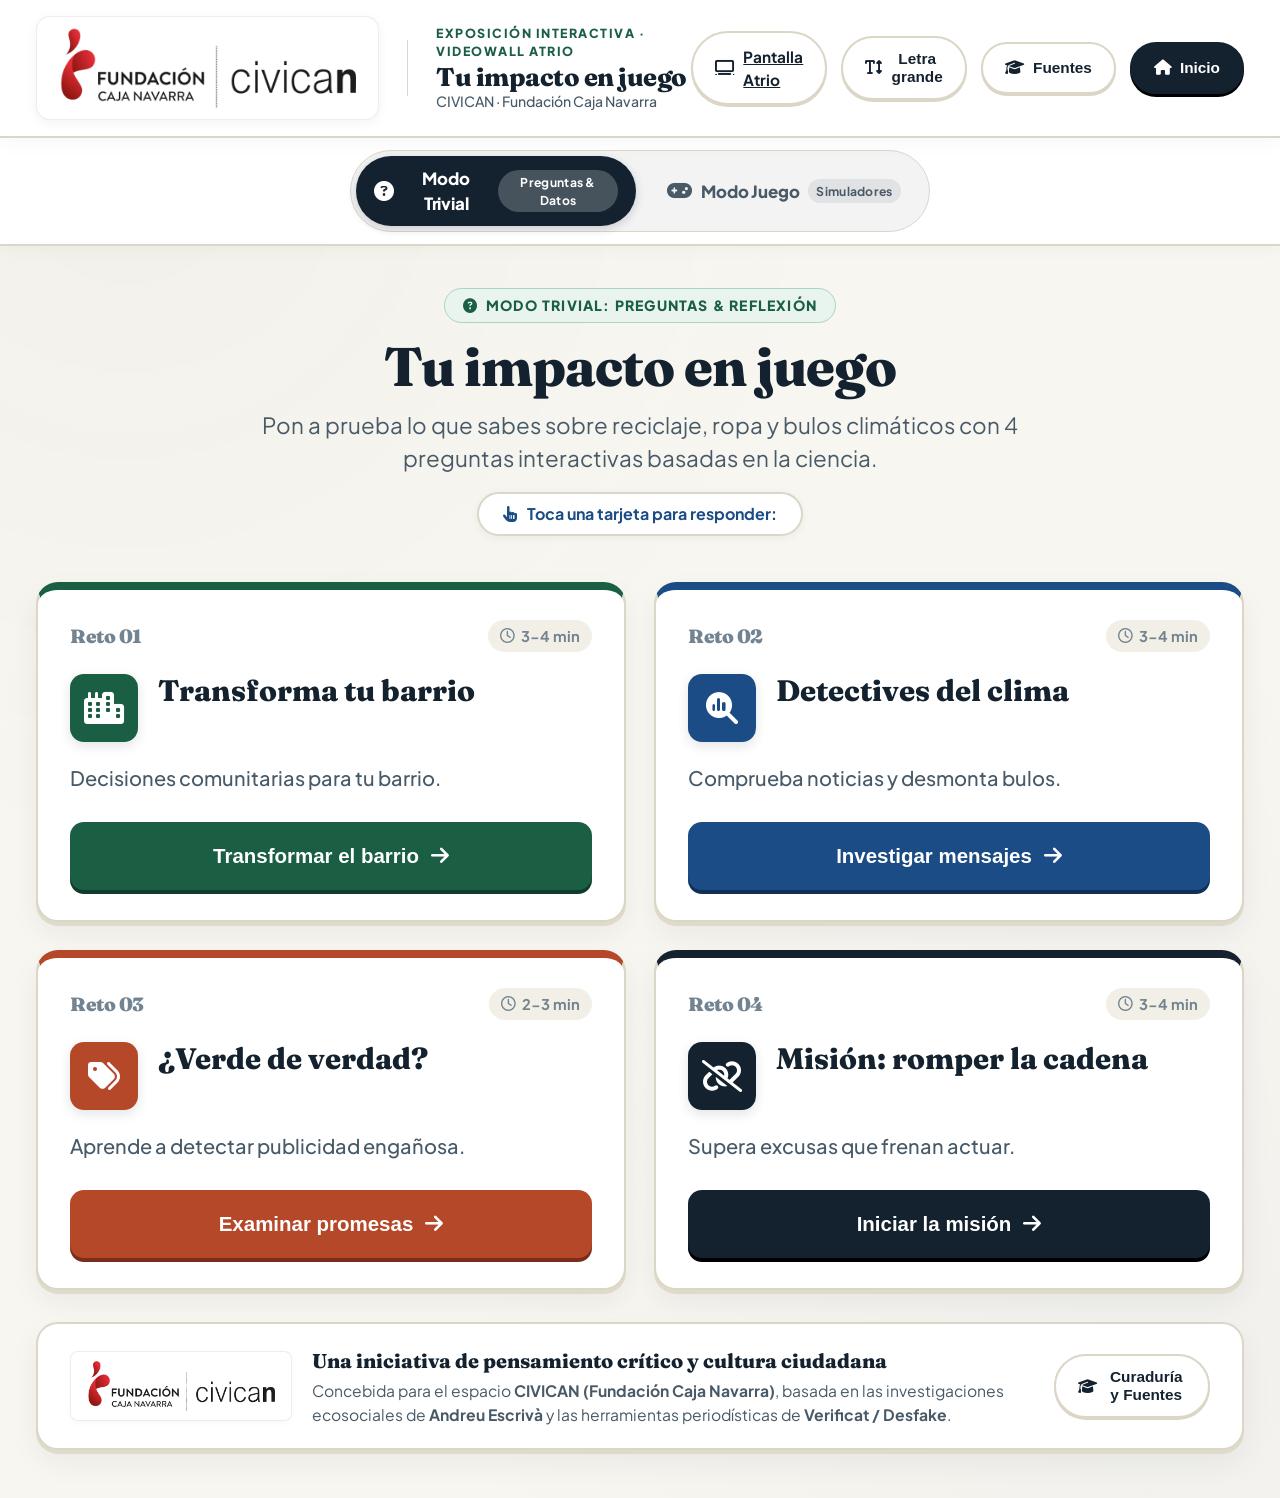
==== commit 1ad895d0: "feat: Adaptacion movil clara y sencilla con selector de Modo Trivial y Modo Juego" ====
--- a/index.html
+++ b/index.html
@@ -34,23 +34,13 @@
         </div>
       </div>
 
-      <!-- Acciones de Navegación del Quiosco y Selector de Prototipo -->
+      <!-- Acciones de Navegación del Quiosco y Accesibilidad -->
       <nav class="kiosk-header-actions" aria-label="Navegación general">
-        <!-- Selector Rápido para Reunión de Presentación (oculto en móviles para no saturar) -->
-        <div class="prototype-switcher-nav hide-mobile" aria-label="Selector de prototipo de exposición">
-          <a href="prototipo1.html" class="proto-pill-btn active" title="Prototipo 1: Formato Editorial Clásico">
-            <span>Prototipo 1</span>
-            <span class="proto-badge">Editorial</span>
-          </a>
-          <a href="prototipo2.html" class="proto-pill-btn" title="Ver Prototipo 2: Gamificación Táctil Activa">
-            <span>Prototipo 2</span>
-            <span class="proto-badge">Gamificación</span>
-          </a>
-          <a href="pantalla.html" class="proto-pill-btn" title="Ver pantalla Atrio CIVICAN (Videowall)">
-            <i class="fa-solid fa-tv"></i>
-            <span class="proto-badge">Pantalla Atrio</span>
-          </a>
-        </div>
+        <!-- Enlace a la pantalla videowall para ordenadores de presentación -->
+        <a href="pantalla.html" class="header-btn hide-mobile" title="Ver pantalla Atrio CIVICAN (Videowall)">
+          <i class="fa-solid fa-tv"></i>
+          <span>Pantalla Atrio</span>
+        </a>
 
         <!-- Botón de Accesibilidad para Mayores: Tamaño de Letra -->
         <button class="header-btn" id="btn-toggle-font" aria-label="Cambiar tamaño de letra para lectura cómoda">
@@ -58,7 +48,7 @@
           <span>Letra grande</span>
         </button>
 
-        <button class="header-btn" id="btn-open-sources" aria-label="Ver fuentes y curaduría">
+        <button class="header-btn hide-mobile" id="btn-open-sources" aria-label="Ver fuentes y curaduría">
           <i class="fa-solid fa-graduation-cap"></i>
           <span>Fuentes</span>
         </button>
@@ -72,19 +62,37 @@
     </header>
 
     <!-- ====================================================================
-         VISTA 1: PORTADA / LANDING (SELECTOR PRINCIPAL DE 4 EXPERIENCIAS)
+         BARRA SELECTORA DE MODO (MÓVIL Y DESKTOP: TRIVIAL vs JUEGO)
+         ==================================================================== -->
+    <nav class="mode-navigation-bar" aria-label="Elegir modo de participación">
+      <div class="mode-navigation-inner">
+        <a href="index.html" class="mode-pill-btn active" id="tab-mode-trivial" aria-label="Modo Trivial">
+          <i class="fa-solid fa-circle-question"></i>
+          <span class="mode-name">Modo Trivial</span>
+          <span class="mode-sub">Preguntas &amp; Datos</span>
+        </a>
+        <a href="prototipo2.html" class="mode-pill-btn" id="tab-mode-juego" aria-label="Modo Juego">
+          <i class="fa-solid fa-gamepad"></i>
+          <span class="mode-name">Modo Juego</span>
+          <span class="mode-sub">Simuladores</span>
+        </a>
+      </div>
+    </nav>
+
+    <!-- ====================================================================
+         VISTA 1: PORTADA / LANDING (MODO TRIVIAL: 4 PREGUNTAS CLAVE)
          ==================================================================== -->
     <main id="view-landing" class="view-container active">
       <div class="landing-hero">
         <div class="hero-pill-badge">
-          <i class="fa-solid fa-leaf"></i> Espacio de Sostenibilidad &amp; Pensamiento Crítico
+          <i class="fa-solid fa-circle-question"></i> Modo Trivial: Preguntas &amp; Reflexión
         </div>
         <h1 class="landing-title">Tu impacto en juego</h1>
         <p class="landing-subtitle">
-          Un futuro sostenible empieza por mirar y decidir. Cuatro experiencias interactivas para investigar con rigor, desmontar el engaño publicitario y actuar en común.
+          Pon a prueba lo que sabes sobre reciclaje, ropa y bulos climáticos con 4 preguntas interactivas basadas en la ciencia.
         </p>
         <div class="touch-invitation-strip">
-          <i class="fa-solid fa-hand-pointer"></i> Toca una experiencia para empezar tu recorrido
+          <i class="fa-solid fa-hand-pointer"></i> Toca una tarjeta para responder:
         </div>
       </div>
 
--- a/css/civican.css
+++ b/css/civican.css
@@ -221,8 +221,133 @@
 }
 
 /* ==========================================================================
-   VISTA DE PORTADA / LANDING (DISEÑO EDITORIAL PERSONALIZADO)
+   BARRA DE NAVEGACIÓN DE MODOS (MODO TRIVIAL vs MODO JUEGO) - MÓVIL Y DESKTOP
    ========================================================================== */
+.mode-navigation-bar {
+  background: var(--surface);
+  border-bottom: 2px solid var(--rule);
+  padding: 12px 20px;
+  display: flex;
+  justify-content: center;
+  position: sticky;
+  top: 114px;
+  z-index: 150;
+  box-shadow: 0 4px 14px rgba(19, 34, 46, 0.03);
+}
+
+.mode-navigation-inner {
+  display: flex;
+  align-items: center;
+  gap: 8px;
+  background: rgba(19, 34, 46, 0.05);
+  padding: 5px;
+  border-radius: var(--radius-pill);
+  border: 1.5px solid var(--rule);
+  max-width: 580px;
+  width: 100%;
+}
+
+.mode-pill-btn {
+  flex: 1;
+  display: flex;
+  align-items: center;
+  justify-content: center;
+  gap: 9px;
+  padding: 10px 18px;
+  border-radius: var(--radius-pill);
+  text-decoration: none;
+  font-family: var(--font-sans);
+  color: var(--ink-secondary);
+  font-weight: 700;
+  font-size: 1rem;
+  transition: all var(--trans-fast);
+  min-height: 52px;
+  text-align: center;
+  border: none;
+  background: transparent;
+}
+
+.mode-pill-btn i {
+  font-size: 1.25rem;
+}
+
+.mode-pill-btn .mode-name {
+  font-weight: 800;
+  font-size: 1.05rem;
+  letter-spacing: -0.2px;
+}
+
+.mode-pill-btn .mode-sub {
+  font-size: 0.76rem;
+  padding: 3px 8px;
+  border-radius: var(--radius-pill);
+  background: rgba(19, 34, 46, 0.08);
+  font-weight: 700;
+  letter-spacing: 0.3px;
+}
+
+.mode-pill-btn.active {
+  background: var(--ink);
+  color: #FFFFFF !important;
+  box-shadow: 0 3px 10px rgba(19, 34, 46, 0.18);
+}
+
+.mode-pill-btn.active i {
+  color: #FFFFFF !important;
+}
+
+.mode-pill-btn.active .mode-sub {
+  background: rgba(255, 255, 255, 0.22);
+  color: #FFFFFF;
+}
+
+.mode-pill-btn:not(.active):hover {
+  background: rgba(19, 34, 46, 0.08);
+  color: var(--ink);
+}
+
+@media (max-width: 720px) {
+  .mode-navigation-bar {
+    top: 76px;
+    padding: 8px 12px;
+  }
+
+  .mode-navigation-inner {
+    padding: 4px;
+    gap: 6px;
+  }
+
+  .mode-pill-btn {
+    min-height: 48px;
+    padding: 8px 10px;
+    font-size: 0.95rem;
+    gap: 6px;
+  }
+
+  .mode-pill-btn .mode-name {
+    font-size: 0.98rem;
+  }
+
+  .mode-pill-btn .mode-sub {
+    display: none; /* En teléfonos móviles ahorramos espacio para un botón limpio y gigante */
+  }
+}
+
+/* Modo Letra Grande para Mayores en Selector de Modos */
+body.senior-large-font .mode-pill-btn {
+  min-height: 64px !important;
+  font-size: 1.2rem !important;
+}
+
+body.senior-large-font .mode-pill-btn .mode-name {
+  font-size: 1.25rem !important;
+}
+
+body.senior-large-font .mode-pill-btn i {
+  font-size: 1.45rem !important;
+}
+
+
 .view-container {
   flex: 1;
   display: none;
